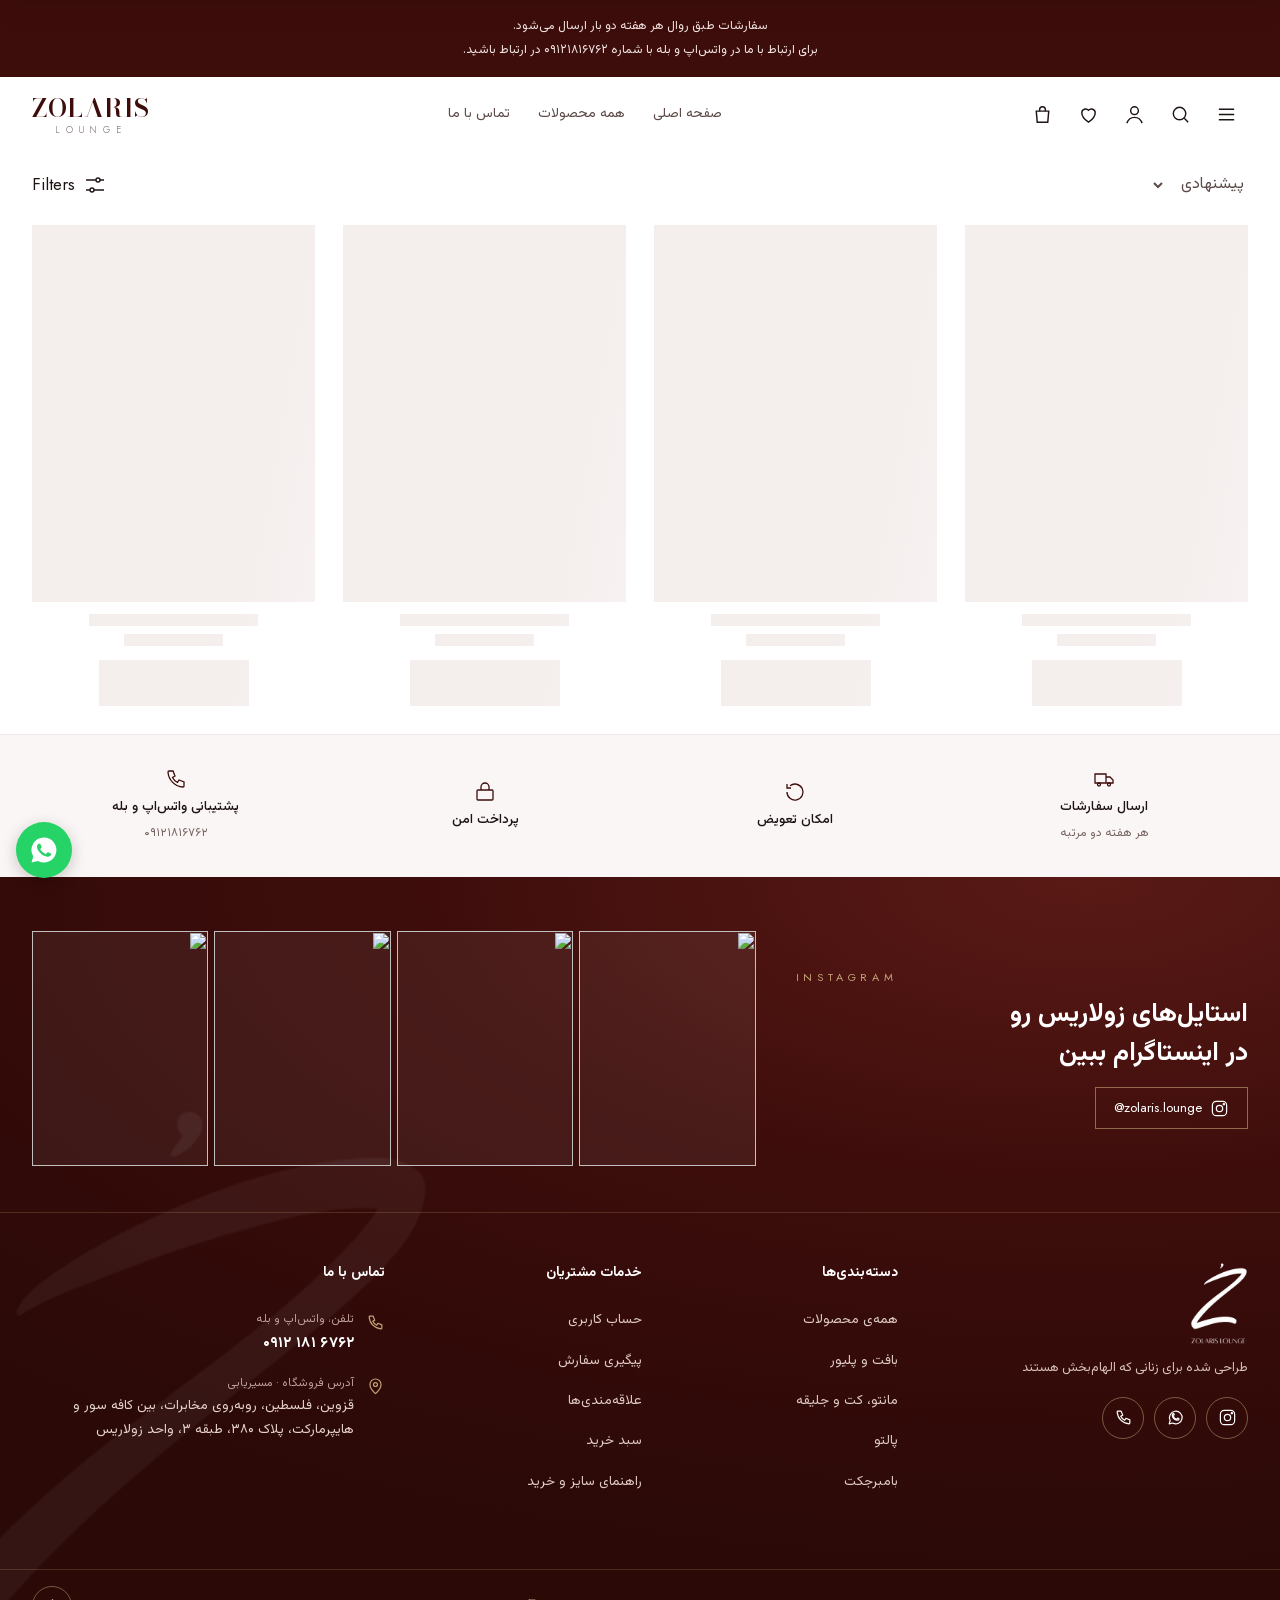
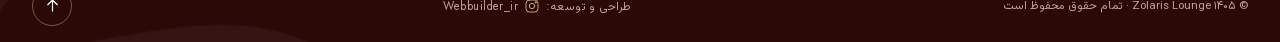
==== index.html @ f2505e5e "SEO: Persian brand title, description, structured data, robots and sitemap Co-Authored-By: Claude Op" ====
<!doctype html>
<html lang="fa" dir="rtl">
<head>
<meta charset="utf-8">
<meta name="viewport" content="width=device-width, initial-scale=1, viewport-fit=cover">
<title>زولاریس | Zolaris Lounge — فروشگاه آنلاین پوشاک زنانه</title>
<meta name="description" content="زولاریس (Zolaris Lounge)، فروشگاه آنلاین پوشاک زنانه در قزوین: بامبرجکت، بافت و پلیور، مانتو و کت. خرید آنلاین با پرداخت امن و ارسال به سراسر ایران.">
<meta name="theme-color" content="#3D0D0B">
<link rel="icon" href="assets/logo-z-maroon.png">
<link rel="apple-touch-icon" href="assets/icons/apple-touch-icon.png">
<link rel="manifest" href="site.webmanifest">
<meta name="apple-mobile-web-app-title" content="Zolaris">
<link rel="canonical" href="https://zolaris.ir/">
<meta property="og:type" content="website">
<meta property="og:site_name" content="Zolaris Lounge">
<meta property="og:title" content="زولاریس | Zolaris Lounge">
<meta property="og:description" content="طراحی شده برای زنانی که الهام‌بخش هستند — خرید آنلاین پوشاک زنانه">
<meta property="og:url" content="https://zolaris.ir/">
<meta property="og:image" content="https://zolaris.ir/assets/og.jpg">
<meta property="og:image:width" content="1200">
<meta property="og:image:height" content="630">
<meta property="og:locale" content="fa_IR">
<meta name="twitter:card" content="summary_large_image">
<script type="application/ld+json">{"@context": "https://schema.org", "@graph": [{"@type": "ClothingStore", "@id": "https://zolaris.ir/#store", "name": "زولاریس", "alternateName": ["Zolaris Lounge", "Zolaris", "زولاریس لانژ"], "url": "https://zolaris.ir/", "logo": "https://zolaris.ir/assets/icons/icon-512.png", "image": "https://zolaris.ir/assets/og.jpg", "description": "فروشگاه آنلاین پوشاک زنانه زولاریس — طراحی شده برای زنانی که الهام‌بخش هستند", "telephone": "+989121816762", "priceRange": "$$", "address": {"@type": "PostalAddress", "streetAddress": "خیابان فلسطین، روبه‌روی مخابرات، پلاک ۳۸۰، طبقه ۳", "addressLocality": "قزوین", "addressRegion": "قزوین", "addressCountry": "IR"}, "sameAs": ["https://www.instagram.com/zolaris.lounge"]}, {"@type": "WebSite", "@id": "https://zolaris.ir/#site", "name": "زولاریس", "alternateName": "Zolaris Lounge", "url": "https://zolaris.ir/", "inLanguage": "fa-IR", "publisher": {"@id": "https://zolaris.ir/#store"}}]}</script>
<!-- fonts are self-hosted: Google Fonts is slow or blocked in Iran without a VPN -->
<link rel="preload" href="assets/fonts/Vazirmatn-arabic-1c749e.woff2" as="font" type="font/woff2" crossorigin>
<link rel="preconnect" href="https://avwgfmdnwibtxurlnphw.supabase.co" crossorigin>
<script>
// دریافت محصولات از همون اول صفحه شروع می‌شه (همزمان با لود فونت و اسکریپت‌ها)، نه بعد از آماده شدن کل سایت
window.__zlEarly = (() => {
  try {
    const B = 'https://avwgfmdnwibtxurlnphw.supabase.co/rest/v1/', H = { headers: { apikey: 'sb_publishable_VOh9R0tdxf-3YFN9_y3J1Q_mf9kIXf2' } };
    const j = r => r.ok ? r.json() : Promise.reject(new Error('http ' + r.status));
    return Promise.all([
      fetch(B + 'products?select=*&order=created_at.desc', H).then(j),
      fetch(B + 'site_settings?select=key,value&key=in.(categories,announce)', H).then(j).catch(() => []),
    ]);
  } catch (e) { return null; }
})();
if (window.__zlEarly) window.__zlEarly.catch(() => { });
</script>
<style>/* fonts inline (no extra request before first paint) */@font-face { font-family: 'Bodoni Moda'; font-style: normal; font-weight: 500; font-display: swap; src: url(assets/fonts/BodoniModa-latin-855ea6.woff2) format('woff2'); unicode-range: U+0000-00FF, U+0131, U+0152-0153, U+02BB-02BC, U+02C6, U+02DA, U+02DC, U+0304, U+0308, U+0329, U+2000-206F, U+20AC, U+2122, U+2191, U+2193, U+2212, U+2215, U+FEFF, U+FFFD; } @font-face { font-family: 'Bodoni Moda'; font-style: normal; font-weight: 600; font-display: swap; src: url(assets/fonts/BodoniModa-latin-855ea6.woff2) format('woff2'); unicode-range: U+0000-00FF, U+0131, U+0152-0153, U+02BB-02BC, U+02C6, U+02DA, U+02DC, U+0304, U+0308, U+0329, U+2000-206F, U+20AC, U+2122, U+2191, U+2193, U+2212, U+2215, U+FEFF, U+FFFD; } @font-face { font-family: 'Jost'; font-style: normal; font-weight: 300; font-display: swap; src: url(assets/fonts/Jost-latin-0428ef.woff2) format('woff2'); unicode-range: U+0000-00FF, U+0131, U+0152-0153, U+02BB-02BC, U+02C6, U+02DA, U+02DC, U+0304, U+0308, U+0329, U+2000-206F, U+20AC, U+2122, U+2191, U+2193, U+2212, U+2215, U+FEFF, U+FFFD; } @font-face { font-family: 'Jost'; font-style: normal; font-weight: 400; font-display: swap; src: url(assets/fonts/Jost-latin-0428ef.woff2) format('woff2'); unicode-range: U+0000-00FF, U+0131, U+0152-0153, U+02BB-02BC, U+02C6, U+02DA, U+02DC, U+0304, U+0308, U+0329, U+2000-206F, U+20AC, U+2122, U+2191, U+2193, U+2212, U+2215, U+FEFF, U+FFFD; } @font-face { font-family: 'Vazirmatn'; font-style: normal; font-weight: 300; font-display: swap; src: url(assets/fonts/Vazirmatn-arabic-1c749e.woff2) format('woff2'); unicode-range: U+0600-06FF, U+0750-077F, U+0870-0891, U+0897-08E1, U+08E3-08FF, U+200C-200E, U+2010-2011, U+204F, U+2E41, U+FB50-FDFF, U+FE70-FE74, U+FE76-FEFC, U+102E0-102FB, U+10E60-10E7E, U+10EC2-10EC7, U+10EC9-10EEE, U+10EF0-10EFF, U+1EE00-1EE03, U+1EE05-1EE1F, U+1EE21-1EE22, U+1EE24, U+1EE27, U+1EE29-1EE32, U+1EE34-1EE37, U+1EE39, U+1EE3B, U+1EE42, U+1EE47, U+1EE49, U+1EE4B, U+1EE4D-1EE4F, U+1EE51-1EE52, U+1EE54, U+1EE57, U+1EE59, U+1EE5B, U+1EE5D, U+1EE5F, U+1EE61-1EE62, U+1EE64, U+1EE67-1EE6A, U+1EE6C-1EE72, U+1EE74-1EE77, U+1EE79-1EE7C, U+1EE7E, U+1EE80-1EE89, U+1EE8B-1EE9B, U+1EEA1-1EEA3, U+1EEA5-1EEA9, U+1EEAB-1EEBB, U+1EEF0-1EEF1; } @font-face { font-family: 'Vazirmatn'; font-style: normal; font-weight: 300; font-display: swap; src: url(assets/fonts/Vazirmatn-latin-3d902d.woff2) format('woff2'); unicode-range: U+0000-00FF, U+0131, U+0152-0153, U+02BB-02BC, U+02C6, U+02DA, U+02DC, U+0304, U+0308, U+0329, U+2000-206F, U+20AC, U+2122, U+2191, U+2193, U+2212, U+2215, U+FEFF, U+FFFD; } @font-face { font-family: 'Vazirmatn'; font-style: normal; font-weight: 400; font-display: swap; src: url(assets/fonts/Vazirmatn-arabic-1c749e.woff2) format('woff2'); unicode-range: U+0600-06FF, U+0750-077F, U+0870-0891, U+0897-08E1, U+08E3-08FF, U+200C-200E, U+2010-2011, U+204F, U+2E41, U+FB50-FDFF, U+FE70-FE74, U+FE76-FEFC, U+102E0-102FB, U+10E60-10E7E, U+10EC2-10EC7, U+10EC9-10EEE, U+10EF0-10EFF, U+1EE00-1EE03, U+1EE05-1EE1F, U+1EE21-1EE22, U+1EE24, U+1EE27, U+1EE29-1EE32, U+1EE34-1EE37, U+1EE39, U+1EE3B, U+1EE42, U+1EE47, U+1EE49, U+1EE4B, U+1EE4D-1EE4F, U+1EE51-1EE52, U+1EE54, U+1EE57, U+1EE59, U+1EE5B, U+1EE5D, U+1EE5F, U+1EE61-1EE62, U+1EE64, U+1EE67-1EE6A, U+1EE6C-1EE72, U+1EE74-1EE77, U+1EE79-1EE7C, U+1EE7E, U+1EE80-1EE89, U+1EE8B-1EE9B, U+1EEA1-1EEA3, U+1EEA5-1EEA9, U+1EEAB-1EEBB, U+1EEF0-1EEF1; } @font-face { font-family: 'Vazirmatn'; font-style: normal; font-weight: 400; font-display: swap; src: url(assets/fonts/Vazirmatn-latin-3d902d.woff2) format('woff2'); unicode-range: U+0000-00FF, U+0131, U+0152-0153, U+02BB-02BC, U+02C6, U+02DA, U+02DC, U+0304, U+0308, U+0329, U+2000-206F, U+20AC, U+2122, U+2191, U+2193, U+2212, U+2215, U+FEFF, U+FFFD; } @font-face { font-family: 'Vazirmatn'; font-style: normal; font-weight: 500; font-display: swap; src: url(assets/fonts/Vazirmatn-arabic-1c749e.woff2) format('woff2'); unicode-range: U+0600-06FF, U+0750-077F, U+0870-0891, U+0897-08E1, U+08E3-08FF, U+200C-200E, U+2010-2011, U+204F, U+2E41, U+FB50-FDFF, U+FE70-FE74, U+FE76-FEFC, U+102E0-102FB, U+10E60-10E7E, U+10EC2-10EC7, U+10EC9-10EEE, U+10EF0-10EFF, U+1EE00-1EE03, U+1EE05-1EE1F, U+1EE21-1EE22, U+1EE24, U+1EE27, U+1EE29-1EE32, U+1EE34-1EE37, U+1EE39, U+1EE3B, U+1EE42, U+1EE47, U+1EE49, U+1EE4B, U+1EE4D-1EE4F, U+1EE51-1EE52, U+1EE54, U+1EE57, U+1EE59, U+1EE5B, U+1EE5D, U+1EE5F, U+1EE61-1EE62, U+1EE64, U+1EE67-1EE6A, U+1EE6C-1EE72, U+1EE74-1EE77, U+1EE79-1EE7C, U+1EE7E, U+1EE80-1EE89, U+1EE8B-1EE9B, U+1EEA1-1EEA3, U+1EEA5-1EEA9, U+1EEAB-1EEBB, U+1EEF0-1EEF1; } @font-face { font-family: 'Vazirmatn'; font-style: normal; font-weight: 500; font-display: swap; src: url(assets/fonts/Vazirmatn-latin-3d902d.woff2) format('woff2'); unicode-range: U+0000-00FF, U+0131, U+0152-0153, U+02BB-02BC, U+02C6, U+02DA, U+02DC, U+0304, U+0308, U+0329, U+2000-206F, U+20AC, U+2122, U+2191, U+2193, U+2212, U+2215, U+FEFF, U+FFFD; } @font-face { font-family: 'Vazirmatn'; font-style: normal; font-weight: 700; font-display: swap; src: url(assets/fonts/Vazirmatn-arabic-1c749e.woff2) format('woff2'); unicode-range: U+0600-06FF, U+0750-077F, U+0870-0891, U+0897-08E1, U+08E3-08FF, U+200C-200E, U+2010-2011, U+204F, U+2E41, U+FB50-FDFF, U+FE70-FE74, U+FE76-FEFC, U+102E0-102FB, U+10E60-10E7E, U+10EC2-10EC7, U+10EC9-10EEE, U+10EF0-10EFF, U+1EE00-1EE03, U+1EE05-1EE1F, U+1EE21-1EE22, U+1EE24, U+1EE27, U+1EE29-1EE32, U+1EE34-1EE37, U+1EE39, U+1EE3B, U+1EE42, U+1EE47, U+1EE49, U+1EE4B, U+1EE4D-1EE4F, U+1EE51-1EE52, U+1EE54, U+1EE57, U+1EE59, U+1EE5B, U+1EE5D, U+1EE5F, U+1EE61-1EE62, U+1EE64, U+1EE67-1EE6A, U+1EE6C-1EE72, U+1EE74-1EE77, U+1EE79-1EE7C, U+1EE7E, U+1EE80-1EE89, U+1EE8B-1EE9B, U+1EEA1-1EEA3, U+1EEA5-1EEA9, U+1EEAB-1EEBB, U+1EEF0-1EEF1; } @font-face { font-family: 'Vazirmatn'; font-style: normal; font-weight: 700; font-display: swap; src: url(assets/fonts/Vazirmatn-latin-3d902d.woff2) format('woff2'); unicode-range: U+0000-00FF, U+0131, U+0152-0153, U+02BB-02BC, U+02C6, U+02DA, U+02DC, U+0304, U+0308, U+0329, U+2000-206F, U+20AC, U+2122, U+2191, U+2193, U+2212, U+2215, U+FEFF, U+FFFD; }</style>
<style>
:root{
  --m:#3D0D0B; --m2:#5A1A16; --tint:#EADCD7; --gold:#C6A57A; --ink:#1E1413; --mut:#766461; --line:#EFE7E5; --bg:#FFFFFF;
  --fa:'Vazirmatn',system-ui,sans-serif; --serif:'Bodoni Moda',Didot,Georgia,serif; --sans:'Jost','Vazirmatn',system-ui,sans-serif;
  --ease:cubic-bezier(.22,.8,.2,1);
}
*{box-sizing:border-box;margin:0;padding:0}
[hidden]{display:none!important}
html{-webkit-text-size-adjust:100%;-webkit-tap-highlight-color:transparent}
/* feel like an app on phones: no gray tap flash, no 300ms wait, no text selection when holding a control */
button,a,[role="button"],label.chk,summary{touch-action:manipulation}
button,[role="button"],summary,.chip,.chips button{-webkit-user-select:none;user-select:none;-webkit-touch-callout:none}
body{font-family:var(--fa);color:var(--ink);background:var(--bg);line-height:1.8;-webkit-font-smoothing:antialiased;overflow-x:hidden}
a{color:inherit;text-decoration:none}
button{font:inherit;cursor:pointer;border:0;background:none;color:inherit}
img{display:block;max-width:100%}
.wrap{max-width:1280px;margin:0 auto;padding:0 16px}
#shop,#contact{scroll-margin-top:84px}
@media (min-width:768px){.wrap{padding:0 32px}}
.ph{outline:1px dashed #C9A9A4;outline-offset:2px}

/* announcement — like reference, in Zolaris tint */
.announce{background:var(--m);color:#F3E6E3;font-size:12.5px;font-weight:400;text-align:center;padding:14px 16px;line-height:1.95}
.announce a{white-space:nowrap}
.announce[hidden]{display:none}

/* header: wordmark on the left, icons on the right (as in reference) */
header{position:sticky;top:0;z-index:40;background:#fff;transition:box-shadow .3s;overflow-x:clip}
header.scrolled{box-shadow:0 1px 0 var(--line)}
.hdr{display:flex;align-items:center;justify-content:space-between;height:76px;gap:8px}
.icons{display:flex;align-items:center;gap:2px}
@media (max-width:359px){.icons{gap:0}.icons .ib{width:38px;height:44px}.wrap.hdr{padding:0 8px}}
.ib{width:44px;height:44px;display:grid;place-items:center;position:relative;border-radius:50%;transition:background .2s,transform .16s ease-out}
@media (hover:hover) and (pointer:fine){.ib:hover{background:#F6F0EF}}
.ib svg{width:23px;height:23px;stroke:var(--ink);fill:none;stroke-width:1.5}
.cnt{position:absolute;top:3px;left:2px;width:17px;height:17px;border-radius:50%;background:#DDD3D1;color:var(--ink);font-size:9.5px;display:grid;place-items:center;font-family:var(--sans)}
.cnt.on{background:var(--m);color:#fff}
.cnt:not(.on){display:none}
.brand{font-family:var(--serif);font-weight:600;color:var(--m);font-size:clamp(17px,5vw,26px);letter-spacing:.02em;direction:ltr;white-space:nowrap;line-height:1}
.brand small{display:block;font-family:var(--sans);font-weight:300;font-size:.36em;letter-spacing:.62em;color:var(--mut);margin-top:5px;text-align:center}
/* logo animation: letters rise in one by one, LOUNGE settles, then a soft shine every few seconds */
.brand{display:inline-block;transition:transform .5s var(--ease);transform-origin:center}
header.scrolled .brand{transform:scale(.9)}
.brand .word{display:inline-block;position:relative;overflow:hidden;padding:6px 2px;margin:-6px -2px;vertical-align:bottom}
/* the shine moves with transform (GPU), and uses no mix-blend-mode: blending inside the sticky header
   made iPhone Safari paint a white box over the menu and search icons */
.brand .word::after{content:"";position:absolute;top:-15%;bottom:-15%;left:0;width:100%;pointer-events:none;background:linear-gradient(105deg,rgba(255,255,255,0) 30%,rgba(255,255,255,.72) 50%,rgba(255,255,255,0) 70%);transform:translateX(110%);opacity:0;animation:zl-shine 7s 2.2s ease-in-out infinite}
.brand .lt{display:inline-block;opacity:0;transform:translateY(.55em) rotateX(70deg);filter:blur(5px);animation:zl-in .9s var(--ease) forwards;animation-delay:calc(.15s + var(--i) * 75ms);transition:transform .45s var(--ease);transition-delay:calc(var(--i) * 35ms)}
.brand small{opacity:0;letter-spacing:1.3em;animation:zl-lounge 1.4s .85s var(--ease) forwards}
@media (hover:hover) and (pointer:fine){.brand:hover .lt{transform:translateY(-3px)}}
@keyframes zl-in{60%{filter:blur(0)}to{opacity:1;transform:none;filter:none}}
@keyframes zl-lounge{to{opacity:1;letter-spacing:.62em}}
@keyframes zl-shine{0%{transform:translateX(110%);opacity:1}30%{transform:translateX(-110%);opacity:1}31%,100%{transform:translateX(-110%);opacity:0}}
@media (prefers-reduced-motion:reduce){.brand .lt,.brand small,.brand .word::after{animation:none!important;opacity:1;transform:none;filter:none}.brand small{letter-spacing:.62em}}
.nav{display:none;gap:28px;font-size:14px}
.nav a{color:#5b4a47;transition:color .2s}.nav a:hover{color:var(--m)}
@media (min-width:1024px){.nav{display:flex}}

/* toolbar */
.bar{display:flex;align-items:center;justify-content:space-between;padding:10px 0 18px}
.fbtn{display:flex;align-items:center;gap:8px;min-height:44px;font-family:var(--sans);font-size:17px;direction:ltr}
.fbtn svg{width:24px;height:24px;stroke:var(--ink);fill:none;stroke-width:1.4}
.sort{font:inherit;font-size:16px;min-height:44px;border:0;background:none;color:#5b4a47;cursor:pointer}

/* product grid — 2 cols on mobile like reference */
.grid{display:grid;grid-template-columns:repeat(2,1fr);gap:34px 14px;padding-bottom:28px}
@media (min-width:768px){.grid{grid-template-columns:repeat(3,1fr);gap:48px 28px}}
@media (min-width:1100px){.grid{grid-template-columns:repeat(4,1fr)}}
.card{display:flex;flex-direction:column;align-items:center;text-align:center;opacity:0;transform:translateY(16px);transition:opacity .7s var(--ease),transform .7s var(--ease)}
.card.in{opacity:1;transform:none}
.media{position:relative;width:100%;aspect-ratio:3/4;overflow:hidden;background:#fff}
.media img{width:100%;height:100%;object-fit:cover;transition:transform 1.2s var(--ease)}
@media (hover:hover) and (pointer:fine){.card:hover .media img{transform:scale(1.04)}}
.fav{position:absolute;top:8px;left:8px;width:44px;height:44px;border-radius:50%;background:#fff;box-shadow:0 2px 10px rgba(0,0,0,.08);display:grid;place-items:center}
.fav svg{width:19px;height:19px;stroke:var(--ink);fill:none;stroke-width:1.6;transition:fill .25s,stroke .25s}
.fav.on svg{fill:var(--m);stroke:var(--m)}
.out-tag{position:absolute;top:12px;right:10px;font-size:11px;color:var(--mut)}
.name{font-family:var(--sans);font-weight:300;font-size:clamp(18px,4.8vw,22px);color:#2b2120;margin-top:14px;direction:ltr;line-height:1.3}
.cat{font-size:13px;color:var(--mut);margin-top:4px}
.price{font-size:14px;font-weight:700;margin-top:2px}
.price .ph{font-weight:400}
.add{margin-top:12px;height:46px;padding:0 20px;min-width:150px;background:var(--m);color:#fff;font-size:13.5px;font-weight:500;transition:background .25s}
.add:hover{background:var(--m2)}
.add.done{background:#2E7D4F}
.add.out{background:#fff;border:1px solid var(--line);color:var(--mut);cursor:default}
.more{display:flex;align-items:center;gap:8px;margin:8px auto 56px;height:46px;padding:0 30px;background:#F3EDEC;color:var(--m);font-size:13.5px}

/* features + footer */
.feat{background:#FAF6F5;border-top:1px solid var(--line)}
.feat .wrap{display:grid;grid-template-columns:repeat(2,1fr);gap:22px;padding-top:32px;padding-bottom:32px}
@media (min-width:768px){.feat .wrap{grid-template-columns:repeat(4,1fr)}}
.feat div{display:flex;flex-direction:column;align-items:center;text-align:center;gap:4px;font-size:13.5px;font-weight:500}
.feat svg{width:24px;height:24px;stroke:var(--m);fill:none;stroke-width:1.3}
.feat small{color:var(--mut);font-size:12px;font-weight:400}
.copy{border-top:1px solid rgba(255,255,255,.12);padding:16px;text-align:center;font-size:12px;color:#BFA19B}

/* whatsapp */
/* anchored from the top with the *small* viewport height: iOS 26 moves the bottom edge while its toolbar
   collapses/expands and repositions bottom-anchored fixed layers late, so the button jumped and lagged */
.wa{position:fixed;top:calc(100vh - 56px - 22px);top:calc(100svh - 56px - max(22px,env(safe-area-inset-bottom)));bottom:auto;left:16px;width:56px;height:56px;border-radius:50%;background:#25D366;display:grid;place-items:center;box-shadow:0 4px 16px rgba(0,0,0,.2);z-index:30;transform:translateZ(0);-webkit-tap-highlight-color:transparent;transition:transform .25s var(--ease),box-shadow .25s}
.wa:active{transform:translateZ(0) scale(.94)}
@media (hover:hover){.wa:hover{transform:translateZ(0) scale(1.06);box-shadow:0 6px 22px rgba(0,0,0,.24)}}
.wa svg{width:30px;height:30px;fill:#fff}

/* drawers */
/* the backdrop has no colour at all while closed: Safari 26 tints its toolbars from fixed
   full-height layers even when they are transparent through opacity */
.scrim{position:fixed;inset:0;background:rgba(30,10,8,0);visibility:hidden;pointer-events:none;transition:background-color .35s,visibility 0s .35s;z-index:50}
.scrim.on{background:rgba(30,10,8,.45);visibility:visible;pointer-events:auto;transition:background-color .35s,visibility 0s}
/* thin fixed strips on the screen edges: Safari 26 takes its top/bottom bar colour from them,
   so the page no longer shows through under the address bar and the floating tab bar */
/* opacity 0: Safari still reads the colour for its bar tint, but if iOS misplaces fixed layers after the
   keyboard closes (a known iOS 26 bug) the strip can never show as a line across the page */
.edge{position:fixed;left:0;right:0;height:2px;background:#fff;z-index:45;pointer-events:none;opacity:0;transition:background-color .35s}
.edge-t{top:0}.edge-b{bottom:0}
html.at-top .edge-t{background:var(--ann-bg,var(--m))}
/* footer reaches the bottom: Safari's bottom bar and the rubber-band area match the footer, not white */
html{background:#2a0907}
html.at-bottom .edge-b{background:#2a0907}
/* full-screen pages: the top strip matches the page that is open, not the page behind */
html.full .edge.edge-t,html.zfull .edge.edge-t{background:#fff}
html.full:has(#acct.on,#cart.on,#favs.on):not(.zfull) .edge.edge-t{background:#4A120F}
html.ovl:not(.full):not(.zfull) .edge{background:#9A918F}
.drawer{position:fixed;top:0;bottom:0;width:min(84vw,360px);background:#fff;z-index:60;transition:transform .45s var(--ease);display:flex;flex-direction:column;overflow-y:auto;overscroll-behavior:contain;-webkit-overflow-scrolling:touch}
/* menu: header stays put, only the list scrolls */
#menu{overflow:hidden}
#menu .dl{flex:1;overflow-y:auto;overscroll-behavior:contain;-webkit-overflow-scrolling:touch;padding-bottom:env(safe-area-inset-bottom)}
.drawer.r{right:0;transform:translateX(100%)}.drawer.l{left:0;transform:translateX(-100%)}.drawer.on{transform:none}
.dh{display:flex;align-items:center;justify-content:space-between;padding:12px 18px;padding-top:max(12px,env(safe-area-inset-top));border-bottom:1px solid var(--line);font-weight:500;position:sticky;top:0;background:#fff;flex:none;z-index:2}
.dl a{display:flex;justify-content:space-between;align-items:center;padding:15px 20px;border-bottom:1px solid var(--line);font-size:14.5px}
.dl a{transition:background .2s,color .2s}
.dl a:active{background:#FAF6F5}
.dl a.on{color:var(--m);font-weight:700}
.dl a span{color:var(--mut)}
.fg{padding:16px 20px;border-bottom:1px solid var(--line)}
.fg h5{font-size:13.5px;font-weight:500;margin-bottom:10px}
.chips{display:flex;flex-wrap:wrap;gap:8px}
.chips button{min-width:44px;height:44px;padding:0 12px;border:1px solid var(--line);font-size:12.5px}
.chips button.on{background:var(--m);border-color:var(--m);color:#fff}
.sw{display:flex;gap:10px}
.sw span{width:28px;height:28px;border-radius:50%;border:1px solid #ddd;cursor:pointer}
.ci{display:grid;grid-template-columns:60px 1fr auto;gap:12px;align-items:center;padding:12px 18px;border-bottom:1px solid var(--line)}
.ci img{aspect-ratio:3/4;object-fit:cover}
.ci b{font-family:var(--sans);font-weight:400;display:block;direction:ltr;text-align:right}
.ci small{color:var(--mut)}
.ci button{font-size:12px;color:var(--mut);min-height:44px;min-width:44px;padding:0 6px}
.empty{padding:44px 20px;text-align:center;color:var(--mut)}
.empty-go{display:flex;flex-wrap:wrap;justify-content:center;align-items:center;gap:8px;margin-top:16px}
.empty-go span{width:100%;font-size:12.5px}
.empty-go button{min-height:40px;padding:0 16px;border:1px solid var(--line);border-radius:40px;font-size:13px;color:var(--ink);background:#fff;transition:background .2s,border-color .2s,transform .16s ease-out}
.empty-go button:active{transform:scale(.96);background:#FAF4F2}
/* product view: «شاید بپسندی» */
/* grid items default to min-width:auto, so the horizontal row below would widen the whole sheet */
.pv-info,.pv-gal,.pv-rel{min-width:0}
#pv{overflow-x:hidden}
.pv-rel{margin-top:26px}
.pv-rel h4{font-size:14px;font-weight:700;margin-bottom:12px;color:var(--ink)}
.pv-rel-t{display:flex;gap:12px;overflow-x:auto;scroll-snap-type:x proximity;padding-bottom:6px;margin:0 -22px;padding-inline:22px;scrollbar-width:none;overscroll-behavior-x:contain}
.pv-rel-t::-webkit-scrollbar{display:none}
.pv-ri{flex:none;width:132px;display:flex;flex-direction:column;gap:5px;text-align:right;scroll-snap-align:start;transition:transform .16s ease-out}
.pv-ri:active{transform:scale(.97)}
.pv-ri-im{position:relative;display:block;aspect-ratio:3/4;background:#FAF7F6;overflow:hidden}
.pv-ri-im img{width:100%;height:100%;object-fit:cover}
.pv-ri-im em{position:absolute;bottom:6px;right:6px;font-style:normal;font-size:10.5px;background:rgba(255,255,255,.92);color:var(--mut);padding:1px 7px}
.pv-ri b{font-weight:400;font-size:12.5px;line-height:1.5;color:var(--ink);overflow:hidden;text-overflow:ellipsis;white-space:nowrap}
.pv-ri-p{font-size:12px;font-weight:700;color:var(--ink)}
.pv-ri-p s{display:none}
.media:active img{opacity:.92}
.dfoot{margin-top:auto;padding:16px 18px;display:flex;gap:10px;position:sticky;bottom:0;background:#fff}
.btn{flex:1;height:48px;display:inline-flex;align-items:center;justify-content:center;font-size:14px}
.btn-m{background:var(--m);color:#fff}
.btn{transition:transform .16s ease-out}.btn-o{border:1px solid var(--line)}
.search{position:fixed;inset:0 0 auto 0;background:#fff;z-index:60;padding:16px;transform:translateY(-100%);transition:transform .4s var(--ease);box-shadow:0 10px 30px rgba(0,0,0,.08)}
.search.on{transform:none}
.search form{display:flex;gap:8px;max-width:720px;margin:0 auto}
.search input{flex:1;height:50px;border:1px solid var(--line);padding:0 16px;font:inherit;font-size:16px}
.toast{position:fixed;top:calc(100vh - 140px);top:calc(100svh - 140px);bottom:auto;left:50%;transform:translate(-50%,16px);background:var(--ink);color:#fff;font-size:13px;padding:10px 18px;opacity:0;transition:opacity .35s var(--ease),transform .35s var(--ease);z-index:95;pointer-events:none;max-width:calc(100vw - 32px);text-align:center;line-height:1.8}
.toast.on{opacity:1;transform:translate(-50%,0)}
.toast.bad{background:#B3261E;white-space:normal;text-align:center;max-width:calc(100vw - 32px)}

/* shop: badges, prices */
.media{cursor:pointer}
.name{cursor:pointer}
.badge{position:absolute;top:12px;right:10px;font-size:11px;background:var(--m);color:#fff;padding:2px 9px;line-height:1.8}
.badge.sale{background:#2E7D4F}.badge.out{background:#fff;color:var(--mut);border:1px solid var(--line)}
.price s{color:var(--mut);font-weight:400;margin-left:4px}
.soon{color:var(--mut);font-weight:400}
.add:disabled{cursor:default}
.ib.acct.in::after{content:"";position:absolute;bottom:7px;left:9px;width:8px;height:8px;border-radius:50%;background:#2E7D4F;border:2px solid #fff}
.favbar{display:flex;align-items:center;justify-content:space-between;gap:10px;background:#FAF6F5;padding:10px 14px;margin-bottom:18px;font-size:13px}
.favbar button{color:var(--m);text-decoration:underline;text-underline-offset:3px;font-size:13px}

/* sheets (product, checkout, result) */
.sheet{overscroll-behavior:contain;-webkit-overflow-scrolling:touch;position:fixed;z-index:60;background:#fff;left:50%;top:50%;width:min(560px,calc(100vw - 24px));max-height:calc(100vh - 40px);overflow-y:auto;transform:translate(-50%,-46%);opacity:0;pointer-events:none;box-shadow:0 30px 80px rgba(0,0,0,.25)}
.sheet.on{opacity:1;pointer-events:auto;transform:translate(-50%,-50%)}
.sheet{visibility:hidden;transition:transform .35s var(--ease),opacity .35s var(--ease),visibility 0s .35s}
.sheet.on{visibility:visible;transition:transform .35s var(--ease),opacity .35s var(--ease),visibility 0s}
.sheet.wide{width:min(900px,calc(100vw - 24px))}
.sheet.narrow{width:min(420px,calc(100vw - 24px))}
@media (max-width:640px){
  .sheet{left:0;right:0;top:auto;bottom:0;width:100%!important;max-height:92vh;max-height:90dvh;transform:translateY(100%);opacity:1;border-radius:16px 16px 0 0;padding-bottom:env(safe-area-inset-bottom)}
  .sheet.on{transform:none}
}
.sheet-x{position:absolute;top:8px;left:8px;z-index:2;background:rgba(255,255,255,.9)}
.pv-body{display:grid}
@media (min-width:720px){.pv-body{grid-template-columns:1fr 1fr}}
/* product gallery: swipe on phones, arrows + thumbnails on desktop, tap to zoom */
.pv-gal{position:relative;background:#fff;aspect-ratio:3/4;overflow:hidden}
.pv-track{display:flex;height:100%;overflow-x:auto;scroll-snap-type:x mandatory;scrollbar-width:none;direction:rtl;overscroll-behavior-x:contain}
.pv-track::-webkit-scrollbar{display:none}
.pv-slide{flex:0 0 100%;height:100%;scroll-snap-align:center;scroll-snap-stop:always}
.pv-slide img{width:100%;height:100%;object-fit:cover;cursor:zoom-in;-webkit-user-drag:none}
.pv-zh{position:absolute;bottom:12px;left:12px;width:34px;height:34px;border-radius:50%;background:rgba(255,255,255,.9);display:grid;place-items:center;pointer-events:none;box-shadow:0 1px 6px rgba(0,0,0,.08)}
.pv-zh svg{width:18px;height:18px;stroke:var(--ink);fill:none;stroke-width:1.6}
.pv-nav{position:absolute;top:50%;transform:translateY(-50%);width:38px;height:38px;border-radius:50%;background:rgba(255,255,255,.92);font-size:24px;line-height:1;display:none;place-items:center;box-shadow:0 1px 8px rgba(0,0,0,.1);color:var(--ink)}
.pv-nav.prev{right:10px}.pv-nav.next{left:10px}
@media (hover:hover){.pv-gal:hover .pv-nav{display:grid}}
.pv-dots{position:absolute;bottom:14px;left:0;right:0;display:flex;justify-content:center;gap:6px;pointer-events:none}
.pv-dots i{width:6px;height:6px;border-radius:50%;background:rgba(30,20,19,.25);transition:background-color .25s,width .25s var(--ease)}
.pv-dots i.on{background:var(--m);width:16px;border-radius:3px}
.pv-thumbs{display:flex;gap:8px;padding:10px 12px;overflow-x:auto;scrollbar-width:none}
@media (min-width:720px){.pv-body{grid-template-rows:auto 1fr}.pv-thumbs{grid-column:1;grid-row:2;align-self:start}.pv-gal{grid-column:1;grid-row:1;align-self:start}.pv-info{grid-column:2;grid-row:1/span 2}}
.pv-thumbs button{flex:0 0 58px;aspect-ratio:3/4;border:1px solid var(--line);opacity:.6;transition:opacity .2s,border-color .2s;padding:0;background:#fff}
.pv-thumbs button.on{opacity:1;border-color:var(--m)}
.pv-thumbs img{width:100%;height:100%;object-fit:cover}
#pvMain{display:contents}
@media (max-width:640px){
  .pv-gal{aspect-ratio:auto;width:100%;height:50vh;height:48dvh}
  .pv-slide img{object-fit:contain}
  .pv-thumbs{display:none}
}

/* card: second photo on hover */
.media .alt{position:absolute;inset:0;opacity:0;transition:opacity .5s var(--ease)}
/* ───────── account drawer (luxury) ───────── */
/* full-screen page on phones, centered card on larger screens */
#acct{--gold:#C6A57A;top:0;left:0;right:0;bottom:0;width:auto;height:auto;transform:translateY(24px);opacity:0;visibility:hidden;
  transition:transform .5s var(--ease),opacity .4s var(--ease),visibility 0s .5s;background:#fff;display:block;overflow-y:auto;overscroll-behavior:contain;-webkit-overflow-scrolling:touch}
#acct.on{transform:none;opacity:1;visibility:visible;transition:transform .5s var(--ease),opacity .4s var(--ease),visibility 0s}
.acct-card{min-height:100%;display:flex;flex-direction:column;background:#fff}
#acct .ah{padding-top:max(34px,calc(env(safe-area-inset-top) + 22px))}
@media (min-width:600px){
  #acct{background:rgba(30,10,8,.55);-webkit-backdrop-filter:blur(6px);backdrop-filter:blur(6px);display:flex;padding:32px 16px}
  .acct-card{width:min(460px,100%);min-height:0;margin:auto;box-shadow:0 30px 80px rgba(0,0,0,.35)}
}
.ah{position:relative;flex:none;color:#fff;text-align:center;padding:34px 22px 28px;overflow:hidden;
  background:radial-gradient(120% 95% at 80% -10%,#7A2A24 0%,#4A120F 45%,#2B0807 100%)}
.ah::before{content:"";position:absolute;inset:0;background:repeating-linear-gradient(135deg,rgba(255,255,255,.035) 0 1px,transparent 1px 13px);pointer-events:none}
.ah::after{content:"";position:absolute;left:12%;right:12%;bottom:0;height:1px;background:linear-gradient(90deg,transparent,var(--gold),transparent)}
.ah > *{position:relative}
.ah-x{position:absolute!important;top:max(10px,env(safe-area-inset-top));left:10px;z-index:2}
.ah-x svg{stroke:#fff!important}
.ah-x:hover{background:rgba(255,255,255,.1)!important}
.ah-logo{height:52px;margin:0 auto;filter:drop-shadow(0 4px 14px rgba(0,0,0,.35));animation:zl-rise .7s var(--ease) both}
.ah-av{width:66px;height:66px;margin:0 auto;border-radius:50%;display:grid;place-items:center;font-family:var(--serif);font-size:28px;color:#F3E2C6;
  border:1px solid var(--gold);background:rgba(255,255,255,.05);box-shadow:0 0 0 6px rgba(198,165,122,.1);animation:zl-rise .7s var(--ease) both}
.ah-brand{font-family:var(--serif);font-size:11px;letter-spacing:.42em;color:#E3C9A3;direction:ltr;margin-top:12px;opacity:.9}
.ah-t{font-size:20px;font-weight:700;margin-top:6px;letter-spacing:-.01em}
.ah-s{font-size:12.5px;color:#DDC3BE;margin-top:2px;min-height:18px}
#acctBody{padding:24px 22px 28px;width:100%;max-width:460px;margin:0 auto}
@media (max-width:599px){#acctBody{padding-bottom:calc(32px + env(safe-area-inset-bottom))}}
.rise{animation:zl-rise .6s var(--ease) both}
@keyframes zl-rise{from{opacity:0;transform:translateY(10px)}}
@media (prefers-reduced-motion:reduce){.rise,.ah-logo,.ah-av{animation:none}}

.lg,.ac{display:flex;flex-direction:column;gap:16px}
.lg-note{display:flex;gap:10px;align-items:center;background:#FAF4F2;border-right:2px solid var(--m);padding:11px 14px;font-size:13px;color:var(--m)}
.lg-note svg,.lg-perks svg,.lg-safe svg,.lg-in svg,.mo-p svg,.mo-empty svg,.ac-acc summary svg,.ac-out svg,.lg-link svg{fill:none;stroke:currentColor;stroke-width:1.5;stroke-linecap:round;stroke-linejoin:round}
.lg-note svg{width:20px;height:20px;flex:none}
.lg-lead{font-size:13.5px;color:#5b4a47;line-height:2}
.lg-lead b{color:var(--ink);font-weight:500;white-space:nowrap}

.lg-seg{position:relative;display:grid;grid-template-columns:1fr 1fr;border:1px solid #E9DEDB;padding:4px;background:#fff}
.lg-seg i{position:absolute;top:4px;bottom:4px;right:4px;width:calc(50% - 4px);background:var(--m);transition:transform .45s var(--ease)}
.lg-seg.second i{transform:translateX(-100%)}
.lg-seg button{position:relative;z-index:1;height:40px;font-size:13px;color:#7A6A67;transition:color .35s}
.lg-seg button[aria-selected="true"]{color:#fff;font-weight:500}

.lg-f{display:flex;flex-direction:column;gap:2px}
.lg-f > span{font-size:11.5px;color:var(--mut);letter-spacing:.02em}
.lg-in{position:relative;display:flex;align-items:center;gap:10px;border-bottom:1px solid #E4D9D6}
.lg-in::after{content:"";position:absolute;right:0;left:0;bottom:-1px;height:1.5px;background:var(--m);transform:scaleX(0);transform-origin:right;transition:transform .45s var(--ease)}
.lg-in:focus-within::after{transform:scaleX(1)}
.lg-in > svg{width:20px;height:20px;color:#A8928E;flex:none;transition:color .3s}
.lg-in:focus-within > svg{color:var(--m)}
.lg-in input,.lg-in textarea{flex:1;min-width:0;border:0;outline:0;background:transparent;font:inherit;font-size:16px;color:var(--ink);height:50px;padding:0}
.lg-in textarea{height:auto;padding:12px 0;resize:vertical;line-height:1.9;font-size:14.5px}
.lg-in input[dir="ltr"]{letter-spacing:.06em}
.lg-in input::placeholder{color:#9C8A86}
.lg-eye{width:36px;height:36px;display:grid;place-items:center;color:#A8928E}
.lg-eye svg{width:20px;height:20px;fill:none;stroke:currentColor;stroke-width:1.5}
.lg-eye.on{color:var(--m)}
.otp{width:100%;height:64px;border:0;border-bottom:1px solid #E4D9D6;outline:0;background:transparent;text-align:center;font:inherit;font-size:28px;letter-spacing:.6em;padding-left:.6em;color:var(--ink);transition:border-color .3s}
.otp:focus{border-color:var(--m)}
.otp::placeholder{color:#E0D4D1;letter-spacing:.5em}

.lg-btn{position:relative;overflow:hidden;display:flex;align-items:center;justify-content:center;gap:10px;height:54px;width:100%;background:var(--m);color:#fff;font-size:14.5px;font-weight:500;letter-spacing:.01em;transition:background .3s,transform .16s ease-out}
.lg-btn::before{content:"";position:absolute;inset:0;background:linear-gradient(110deg,transparent 35%,rgba(255,255,255,.16) 50%,transparent 65%);transform:translateX(100%);transition:transform .9s var(--ease)}
.lg-btn:hover{background:var(--m2)}
@media (hover:hover) and (pointer:fine){.lg-btn:hover::before{transform:translateX(-100%)}}
.lg-btn svg{width:18px;height:18px;fill:none;stroke:currentColor;stroke-width:1.6;transition:transform .35s var(--ease)}
@media (hover:hover) and (pointer:fine){.lg-btn:hover svg{transform:translateX(-4px)}}
.lg-btn:disabled{cursor:default}
.lg-btn.busy span,.lg-btn.busy svg{opacity:0}
.lg-btn.busy::after{content:"";position:absolute;width:20px;height:20px;border:2px solid rgba(255,255,255,.35);border-top-color:#fff;border-radius:50%;animation:zl-spin .8s linear infinite}
@keyframes zl-spin{to{transform:rotate(360deg)}}
.lg-btn.sm{height:46px;font-size:13.5px}
.lg-hint{font-size:12px;color:var(--mut);text-align:center;margin-top:-6px}
.lg-row{display:flex;justify-content:space-between;gap:10px;margin-top:-4px}
.lg-link{display:inline-flex;align-items:center;gap:6px;font-size:12.5px;color:var(--m);padding:4px 0}
.lg-link:disabled{color:var(--mut);cursor:default}
.lg-link svg{width:15px;height:15px}
.lg .err{text-align:center;min-height:0;margin-top:-6px}
.lg .err:empty{display:none}

.lg-perks{list-style:none;display:flex;flex-direction:column;gap:14px;border-top:1px solid var(--line);padding-top:20px;margin-top:4px}
.lg-perks li{display:flex;gap:14px;align-items:flex-start}
.lg-perks svg{width:38px;height:38px;padding:9px;flex:none;border-radius:50%;background:#FAF4F2;color:var(--m);border:1px solid #F0E4E1}
.lg-perks span{display:flex;flex-direction:column;font-size:12px;color:var(--mut);line-height:1.8}
.lg-perks b{font-size:13.5px;color:var(--ink);font-weight:500}
.lg-safe{display:flex;align-items:center;justify-content:center;gap:6px;font-size:11.5px;color:var(--mut);margin-top:4px}
.lg-safe svg{width:15px;height:15px}

/* signed in */
.ac-sec h5{font-size:12px;color:var(--mut);font-weight:500;letter-spacing:.02em;margin-bottom:10px}
.mo{border:1px solid #EEE4E1;padding:14px;margin-bottom:10px;display:flex;flex-direction:column;gap:8px;background:#fff;transition:border-color .3s}
.mo:hover{border-color:#DCCAC6}
.mo.sk{height:84px;background:linear-gradient(100deg,#F6F1F0 30%,#FCFAF9 50%,#F6F1F0 70%);background-size:300% 100%;animation:zl-sk 1.4s ease-in-out infinite;border:0}
.mo-t{display:flex;justify-content:space-between;align-items:center;gap:8px}
.mo-code{font-size:13px;color:var(--mut)}
.mo-code b{color:var(--ink);font-weight:500;letter-spacing:.04em}
.mo-m{display:flex;align-items:center;gap:6px;font-size:12px;color:var(--mut)}
.mo-m span:not(:first-child)::before{content:"·";margin-left:6px}
.mo-m b{margin-right:auto;color:var(--ink);font-size:13.5px}
.mo-p{display:flex;align-items:center;gap:8px;font-size:12px;color:#5D3F86;background:#F6F1FA;padding:7px 10px}
.mo-p svg{width:17px;height:17px;flex:none}
.mo .lg-btn{margin-top:2px}
.mo .st{font-size:11px;padding:2px 10px}
.mo-empty{display:flex;flex-direction:column;align-items:center;gap:6px;padding:22px 10px;border:1px dashed #E4D6D2;text-align:center;font-size:13px;color:var(--mut)}
.mo-empty svg{width:30px;height:30px;color:#C8B2AD}
.ac-acc{border-top:1px solid var(--line)}
.ac-acc:last-of-type{border-bottom:1px solid var(--line)}
.ac-acc summary{display:flex;align-items:center;gap:14px;padding:16px 0;cursor:pointer;list-style:none}
.ac-acc summary::-webkit-details-marker{display:none}
.ac-acc summary > svg:first-child{width:36px;height:36px;padding:8px;border-radius:50%;background:#FAF4F2;color:var(--m);flex:none}
.ac-acc summary span{display:flex;flex-direction:column;font-size:14px;flex:1}
.ac-acc summary small{font-size:11.5px;color:var(--mut)}
.ac-acc .chev{width:18px;height:18px;color:#A8928E;transition:transform .35s var(--ease)}
.ac-acc[open] .chev{transform:rotate(180deg)}
.ac-form{display:flex;flex-direction:column;gap:14px;padding:0 0 18px;animation:zl-rise .45s var(--ease) both}
.ac-out{display:flex;align-items:center;justify-content:center;gap:8px;height:46px;border:1px solid #EEE4E1;font-size:13px;color:#8A6F6B;transition:color .3s,border-color .3s,background-color .3s;margin-top:4px}
.ac-out:hover{color:#B3261E;border-color:#F0D3D1;background:#FFFAF9}
.ac-out svg{width:18px;height:18px}
/* ───────── product view (luxury) ───────── */
@media (max-width:640px){
  #pv.sheet{top:0;bottom:0;max-height:none;border-radius:0;padding-bottom:0;overscroll-behavior:contain}
  #pv .sheet-x{top:max(10px,env(safe-area-inset-top));left:10px}
}
#pv .sheet-x{width:44px;height:44px;background:rgba(255,255,255,.94);box-shadow:0 2px 12px rgba(30,10,8,.12)}
#pv .pv-share{left:62px}
@media (max-width:640px){#pv .pv-share{left:64px}}
.pv-info{padding:22px 22px 0;display:flex;flex-direction:column;gap:0}
@media (min-width:720px){.pv-info{padding:30px 30px 0}}
.pv-meta{display:flex;align-items:center;gap:10px;font-size:12px;color:var(--mut);letter-spacing:.02em}
.pv-off,.pv-new{font-size:11px;font-weight:500;padding:2px 10px;line-height:20px}
.pv-off{background:#E9F4EC;color:#24653F}
.pv-new{background:var(--m);color:#fff}
.pv-name{font-family:var(--sans);font-weight:300;font-size:clamp(24px,6.4vw,32px);line-height:1.25;margin-top:6px;letter-spacing:-.01em;text-align:right}
.pv-price{display:flex;align-items:baseline;gap:10px;margin-top:10px;font-size:15px}
.pv-price b{font-size:19px;font-weight:700}
.pv-price s{color:var(--mut);font-size:13px;font-weight:400}
.pv-stock{display:flex;align-items:center;gap:8px;font-size:12.5px;margin-top:8px;color:#2E7D4F}
.pv-stock i{width:7px;height:7px;border-radius:50%;background:currentColor;box-shadow:0 0 0 4px rgba(46,125,79,.12)}
.pv-stock.low{color:#9A6A2A}.pv-stock.low i{box-shadow:0 0 0 4px rgba(176,138,94,.16)}
.pv-stock.out{color:var(--mut)}.pv-stock.out i{box-shadow:none}
.pv-opt{margin-top:22px;padding-top:18px;border-top:1px solid #F1E9E7}
.pv-opt-h{display:flex;justify-content:space-between;align-items:baseline;font-size:13px;color:var(--mut);margin-bottom:12px}
.pv-opt-h b{font-weight:500;color:var(--ink);transition:color .3s}
.pv-opt.need .pv-opt-h b.miss{color:#B3261E}
.pv-grp + .pv-grp{margin-top:18px}
.pv-cl{display:flex;flex-wrap:wrap;gap:10px}
.pv-cl button{position:relative;width:46px;height:46px;border-radius:50%;padding:4px;border:1.5px solid transparent;transition:border-color .25s,box-shadow .25s,transform .25s var(--ease)}
.pv-cl button i{display:block;width:100%;height:100%;border-radius:50%;box-shadow:inset 0 0 0 1px rgba(0,0,0,.14)}
@media (hover:hover) and (pointer:fine){.pv-cl button:hover:not(:disabled){transform:scale(1.06)}}
.pv-cl button.on{border-color:var(--m);box-shadow:0 6px 14px rgba(61,13,11,.16)}
.pv-cl button:disabled{opacity:.4;cursor:default}
.pv-cl button:disabled::after{content:"";position:absolute;left:8px;right:8px;top:50%;height:1.5px;background:#7A6A67;transform:rotate(-45deg)}
.pv-opt.need .pv-cl button:not(:disabled){border-color:#E2B8B3;animation:zl-ring 1.1s ease-out 3}
.pv-opt.shake .pv-cl{animation:zl-shake .5s cubic-bezier(.36,.07,.19,.97)}
.dots{display:flex;align-items:center;justify-content:center;gap:5px;margin-top:6px}
.dots i{width:12px;height:12px;border-radius:50%;box-shadow:inset 0 0 0 1px rgba(0,0,0,.15)}
.dots small{font-size:11px;color:var(--mut)}
.fcl{display:flex;flex-wrap:wrap;gap:8px}
.fcl button{display:inline-flex;align-items:center;gap:7px;height:44px;padding:0 14px 0 10px;border:1px solid var(--line);font-size:12.5px}
.fcl button i{width:18px;height:18px;border-radius:50%;box-shadow:inset 0 0 0 1px rgba(0,0,0,.15)}
.fcl button.on{border-color:var(--m);box-shadow:inset 0 0 0 1px var(--m)}
.cl-v i{display:inline-block;width:10px;height:10px;border-radius:50%;margin-left:5px;vertical-align:-1px;box-shadow:inset 0 0 0 1px rgba(0,0,0,.15)}
.pv-opt.shake .pv-sz{animation:zl-shake .5s cubic-bezier(.36,.07,.19,.97)}
@keyframes zl-shake{20%,60%{transform:translateX(-6px)}40%,80%{transform:translateX(6px)}}
.pv-sz{display:flex;flex-wrap:wrap;gap:10px}
.pv-sz button{position:relative;min-width:56px;height:50px;padding:0 16px;border:1px solid #E3D7D4;font-size:14.5px;color:var(--ink);background:#fff;display:flex;flex-direction:column;align-items:center;justify-content:center;line-height:1.2;transition:border-color .25s,background .25s,color .25s,box-shadow .25s}
.pv-sz button:hover:not(:disabled){border-color:var(--m)}
.pv-sz button.on{border-color:var(--m);background:var(--m);color:#fff;box-shadow:0 6px 16px rgba(61,13,11,.18)}
.pv-sz button:disabled{color:#B9A9A5;background:repeating-linear-gradient(135deg,#fff 0 7px,#FAF5F4 7px 8px);cursor:default}
.pv-sz button small{font-size:10px;margin-top:2px}
.pv-opt.need .pv-sz button:not(:disabled){border-color:#C9473D;animation:zl-ring 1.1s ease-out 3}
@keyframes zl-ring{0%{box-shadow:0 0 0 0 rgba(201,71,61,.45)}100%{box-shadow:0 0 0 10px rgba(201,71,61,0)}}
.pv-alert{display:flex;gap:10px;align-items:flex-start;margin:-2px 0 14px;padding:12px 14px;background:#FDF1F0;border:1px solid #F3CFCB;color:#8E2A22;font-size:12.5px;line-height:1.8;animation:zl-alert .45s var(--ease) both}
.pv-alert svg{width:22px;height:22px;flex:none;fill:none;stroke:currentColor;stroke-width:1.7;stroke-linecap:round;margin-top:1px}
.pv-alert span{display:flex;flex-direction:column}
.pv-alert b{font-size:13.5px;font-weight:700}
@keyframes zl-alert{from{opacity:0;transform:translateY(-8px) scale(.98)}}
@media (prefers-reduced-motion:reduce){.pv-opt.need .pv-sz button,.pv-alert{animation:none}}
.pv-qrow{display:flex;justify-content:space-between;align-items:center;margin-top:18px;padding-top:18px;border-top:1px solid #F1E9E7;font-size:13px;color:var(--mut)}
.pv-qrow .cl-q button{width:44px;height:44px}
.pv-trust{list-style:none;display:grid;grid-template-columns:repeat(3,1fr);margin-top:22px;border:1px solid #F1E9E7;background:#FCFAF9}
.pv-trust li{display:flex;flex-direction:column;align-items:center;gap:6px;padding:14px 6px;text-align:center;font-size:11.5px;line-height:1.6;color:#5b4a47}
.pv-trust li + li{border-right:1px solid #F1E9E7}
.pv-trust svg,.pv-ask svg,.pv-acc .chev,.pv-add svg{fill:none;stroke:currentColor;stroke-width:1.5;stroke-linecap:round;stroke-linejoin:round}
.pv-trust svg{width:22px;height:22px;color:var(--m)}
.pv-acc{border-bottom:1px solid #F1E9E7}
.pv-acc:first-of-type{margin-top:10px}
.pv-acc summary{display:flex;justify-content:space-between;align-items:center;padding:18px 0;font-size:14.5px;font-weight:500;cursor:pointer;list-style:none}
.pv-acc summary::-webkit-details-marker{display:none}
.pv-acc summary span{color:var(--mut);font-weight:400;margin-right:6px;margin-left:auto}
.pv-acc .chev{width:18px;height:18px;color:#A3908C;transition:transform .35s var(--ease)}
.pv-acc[open] .chev{transform:rotate(180deg)}
.pv-acc .pv-desc{margin:0;border:0;padding:0 0 18px;animation:zl-rise .4s var(--ease) both}
.pv-acc .pv-rev{margin:0;border:0;padding:0 0 18px}
.pv-ask{display:flex;align-items:center;gap:10px;margin:18px 0 6px;padding:13px 14px;background:#F3FAF5;color:#215B39;font-size:12.5px;transition:background .25s}
.pv-ask:hover{background:#E8F5EC}
.pv-ask svg{width:22px;height:22px;flex:none}
.pv-ask b{font-weight:500;text-decoration:underline;text-underline-offset:3px}
.pv-bar{order:99;position:sticky;bottom:0;z-index:3;display:flex;align-items:center;gap:16px;margin:16px -22px 0;padding:12px 22px calc(12px + env(safe-area-inset-bottom));background:rgba(255,255,255,.97);border-top:1px solid #EEE4E1;box-shadow:0 -14px 30px rgba(61,13,11,.06)}
@media (min-width:720px){.pv-bar{margin:20px -30px 0;padding:14px 30px}}
.pv-bar-p{display:flex;flex-direction:column;line-height:1.4;white-space:nowrap}
.pv-bar-p small{font-size:11px;color:var(--mut)}
.pv-bar-p b{font-size:17px}
.pv-add{flex:1;height:52px;margin:0}
.pv-add svg{width:19px;height:19px}
.pv-add.done{background:#2E7D4F}
.pv-add.done svg{animation:zl-pop .4s var(--ease)}
@keyframes zl-pop{from{transform:scale(.6);opacity:0}}
.pv-add:disabled:not(.done){background:#D9CFCC}
@media (prefers-reduced-motion:reduce){.pv-opt.shake .pv-sz,.pv-add.done svg{animation:none}}
/* ───────── cart (luxury) ───────── */
#cart,#favs{width:min(440px,100%);overflow:hidden}
@media (max-width:599px){#cart,#favs{width:100%}}
/* favourites page */
.fv-login{display:flex;align-items:center;gap:10px;width:100%;margin:14px 0 4px;padding:12px 14px;background:#FAF4F2;border:1px solid #F0E4E1;color:var(--m);font-size:12.5px;text-align:right}
.fv-login svg{width:20px;height:20px;flex:none;fill:none;stroke:currentColor;stroke-width:1.5;stroke-linecap:round;stroke-linejoin:round}
.fv-login span{flex:1}
.fv-grid{display:grid;grid-template-columns:repeat(2,1fr);gap:22px 14px;padding:16px 0 24px}
.fv{display:flex;flex-direction:column;gap:5px;animation:zl-rise .55s var(--ease) both;transition:opacity .26s,transform .26s var(--ease)}
.fv.out{opacity:0;transform:scale(.94)}
.fv-im{position:relative;aspect-ratio:3/4;background:#FAF7F6;overflow:hidden;cursor:pointer}
.fv-im img{width:100%;height:100%;object-fit:cover;transition:transform .8s var(--ease)}
@media (hover:hover) and (pointer:fine){.fv-im:hover img{transform:scale(1.04)}}
.fv-im .badge{top:10px;right:8px}
.fv-x{position:absolute;top:8px;left:8px;width:40px;height:40px;border-radius:50%;background:#fff;box-shadow:0 2px 10px rgba(30,10,8,.12);display:grid;place-items:center;color:var(--m);transition:transform .25s var(--ease)}
@media (hover:hover) and (pointer:fine){.fv-x:hover{transform:scale(1.08)}}
.fv-x svg{width:19px;height:19px;fill:currentColor;stroke:currentColor;stroke-width:1.4}
.fv-n{font-family:var(--sans);font-weight:300;font-size:16px;line-height:1.35;color:var(--ink);margin-top:6px;cursor:pointer;overflow:hidden;text-overflow:ellipsis;white-space:nowrap}
.fv .dots{justify-content:flex-start;margin-top:0}
.fv-p{font-size:13px;font-weight:700}
.fv-p s{color:var(--mut);font-weight:400;margin-left:4px;font-size:12px}
.fv-btn{display:flex;align-items:center;justify-content:center;gap:7px;height:42px;margin-top:6px;border:1px solid var(--m);color:var(--m);font-size:12.5px;font-weight:500;transition:background .25s,color .25s,transform .16s ease-out}
.fv-btn.on{background:var(--m);color:#fff}
.fv-btn.on:hover{background:var(--m2)}
.fv-btn:not(.on):hover{background:#FAF4F2}
.fv-btn.done{background:#2E7D4F;border-color:#2E7D4F}
.fv-btn:disabled{border-color:var(--line);color:var(--mut);cursor:default}
.fv-btn svg{width:16px;height:16px;fill:none;stroke:currentColor;stroke-width:1.6;stroke-linecap:round;stroke-linejoin:round}
@media (prefers-reduced-motion:reduce){.fv{animation:none}}
.ch{text-align:right;padding:max(22px,calc(env(safe-area-inset-top) + 14px)) 22px 20px}
.ch .ah-brand{margin:0;text-align:right}
.ch .ah-x{left:12px;top:max(14px,env(safe-area-inset-top))}
.ch-t{font-size:22px;font-weight:700;margin-top:4px}
.ch .ah-s{text-align:right;margin-top:0}
.cb{flex:1;overflow-y:auto;overscroll-behavior:contain;padding:6px 20px 10px}
.cl{display:grid;grid-template-columns:86px 1fr;gap:16px;padding:18px 0;border-bottom:1px solid #F1E9E7;animation:zl-rise .55s var(--ease) both;transition:opacity .28s,transform .28s var(--ease)}
.cl:last-child{border-bottom:0}
.cl.out{opacity:0;transform:translateX(-24px)}
.cl-im{display:block;aspect-ratio:3/4;background:#FAF7F6;overflow:hidden;padding:0}
.cl-im img{width:100%;height:100%;object-fit:cover;transition:transform .8s var(--ease)}
@media (hover:hover) and (pointer:fine){.cl-im:hover img{transform:scale(1.05)}}
.cl-b{display:flex;flex-direction:column;gap:6px;min-width:0}
.cl-h{display:flex;align-items:flex-start;justify-content:space-between;gap:8px}
.cl-n{font-family:var(--sans);font-weight:400;font-size:17px;line-height:1.35;color:var(--ink);overflow-wrap:anywhere}
.cl-x{width:36px;height:36px;margin:-6px -8px 0 0;flex:none;display:grid;place-items:center;color:#A3908C;transition:color .25s}
.cl-x:hover{color:#B3261E}
.cl-x svg,.cl-q svg,.ce-ic svg{fill:none;stroke:currentColor;stroke-width:1.5;stroke-linecap:round;stroke-linejoin:round}
.cl-x svg{width:19px;height:19px}
.cl-m{display:flex;flex-wrap:wrap;gap:6px;font-size:12px;color:var(--mut)}
.cl-v{border:1px solid #EADFDC;padding:0 8px;line-height:22px;color:var(--ink)}
.cl-f{display:flex;align-items:center;justify-content:space-between;gap:10px;margin-top:auto;padding-top:6px}
.cl-q{display:inline-flex;align-items:center;border:1px solid #E6DBD8}
.cl-q button{width:38px;height:38px;display:grid;place-items:center;font-size:17px;color:var(--ink)}
.cl-q button:disabled{opacity:.3;cursor:default}
.cl-q button svg{width:16px;height:16px;color:#A3908C}
.cl-q span{min-width:26px;text-align:center;font-size:14px}
.cl-p{display:flex;flex-direction:column;align-items:flex-end;line-height:1.5}
.cl-p s{font-size:11.5px;color:var(--mut)}
.cl-p b{font-size:14.5px;font-weight:700;white-space:nowrap}
.cl-low{font-size:11.5px;color:#B08A5E}
.cf{flex:none;border-top:1px solid #EEE4E1;padding:16px 20px calc(14px + env(safe-area-inset-bottom));background:#fff;display:flex;flex-direction:column;gap:8px;box-shadow:0 -12px 30px rgba(61,13,11,.05)}
.cf-row{display:flex;justify-content:space-between;align-items:baseline;font-size:13.5px;color:#5b4a47}
.cf-row b{font-size:19px;color:var(--ink)}
.cf-save{color:#2E7D4F;font-size:12.5px}
.cf-note{font-size:11.5px;color:var(--mut);margin-bottom:4px}
.cf-back{height:40px;font-size:13px;color:var(--m)}
.cf-back:hover{text-decoration:underline;text-underline-offset:4px}
.ce{display:flex;flex-direction:column;align-items:center;text-align:center;gap:8px;padding:44px 12px 28px;animation:zl-rise .6s var(--ease) both}
.ce-ic{width:84px;height:84px;border-radius:50%;display:grid;place-items:center;color:var(--m);background:#FAF4F2;border:1px solid #EFE2DE;box-shadow:0 0 0 8px rgba(198,165,122,.08);margin-bottom:10px}
.ce-ic svg{width:34px;height:34px}
.ce h4{font-size:17px;font-weight:700}
.ce p{font-size:13px;color:var(--mut);max-width:300px;margin-bottom:12px;text-wrap:balance}
.ce .lg-btn{width:auto;padding:0 28px}
.cs{border-top:1px solid #F1E9E7;padding:22px 0 8px;animation:zl-rise .6s .12s var(--ease) both}
.cs h5{font-size:12px;color:var(--mut);font-weight:500;margin-bottom:12px}
.cs-row{display:grid;grid-template-columns:repeat(2,1fr);gap:14px}
.cs-i{display:flex;flex-direction:column;gap:4px;text-align:right;padding:0}
.cs-im{display:block;aspect-ratio:3/4;background:#FAF7F6;overflow:hidden}
.cs-im img{width:100%;height:100%;object-fit:cover;transition:transform .8s var(--ease)}
@media (hover:hover) and (pointer:fine){.cs-i:hover .cs-im img{transform:scale(1.05)}}
.cs-n{font-family:var(--sans);font-size:14px;font-weight:300;color:var(--ink);white-space:nowrap;overflow:hidden;text-overflow:ellipsis}
.cs-i b{font-size:12.5px}
@media (prefers-reduced-motion:reduce){.cl,.ce,.cs{animation:none}}
/* login / sign-up tabs */
.lg-tabs{position:relative;display:grid;grid-template-columns:1fr 1fr;border-bottom:1px solid #EEE4E1;margin:-6px 0 2px}
.lg-tabs button{height:50px;font-size:15px;color:var(--mut);transition:color .35s}
.lg-tabs button[aria-selected="true"]{color:var(--ink);font-weight:700}
.lg-tabs i{position:absolute;bottom:-1px;right:0;width:50%;height:2px;background:var(--m);transition:transform .45s var(--ease)}
.lg-tabs i::after{content:"";position:absolute;left:50%;bottom:-3px;width:6px;height:6px;margin-left:-3px;background:var(--gold);transform:rotate(45deg)}
.lg-tabs.second i{transform:translateX(-100%)}
.lg-2{display:grid;grid-template-columns:1fr 1fr;gap:16px}
.lg-forgot{align-self:flex-start;margin-top:-8px;font-size:12px}
.lg-switch{text-align:center;font-size:13px;color:var(--mut)}
.lg-switch .lg-link{display:inline;padding:0;font-weight:500;text-decoration:underline;text-underline-offset:4px}
.lg .err .lg-link{display:inline;padding:0;font-weight:500;text-decoration:underline;text-underline-offset:3px}
/* required name step */
#acct.locked .ah-x{display:none}
.lg-steps{display:flex;align-items:center;gap:10px;font-size:11.5px;color:var(--mut)}
.lg-steps span{display:flex;align-items:center;gap:6px}
.lg-steps span::before{content:"";width:18px;height:18px;border-radius:50%;border:1px solid #D9C9C5;display:grid;place-items:center;font-size:10px}
.lg-steps span.done{color:#2E7D4F}
.lg-steps span.done::before{content:"✓";background:#2E7D4F;border-color:#2E7D4F;color:#fff}
.lg-steps span.on{color:var(--m);font-weight:500}
.lg-steps span.on::before{border:5px solid var(--m)}
.lg-steps i{flex:1;height:1px;background:linear-gradient(90deg,#D9C9C5,#2E7D4F)}
.lg-f em{color:#B08A5E;font-style:normal}
.lg-in.bad{border-bottom-color:#B3261E}
.lg-in.bad > svg{color:#B3261E}
.lg-out{align-self:center;color:var(--mut)!important}
/* iOS 26 Safari toolbar: what shows under the floating bar is the page itself */
html.ovl .scrim{position:absolute;bottom:auto;height:var(--doc-h,100%)}
@media (max-width:640px){html.full body > :not(.drawer.on):not(.sheet.on):not(#zv):not(.toast):not(#added):not(.edge){visibility:hidden}}
html.zfull body > :not(#zv):not(.toast):not(#added):not(.edge){visibility:hidden}
html.full,html.full body,html.zfull,html.zfull body{background:#fff}

/* browser surfaces */
::selection{background:#EADCD7;color:var(--ink)}
:focus-visible{outline:2px solid var(--m);outline-offset:2px}
.lg-in :focus-visible,.otp:focus-visible,.fld:focus-visible,.search input:focus-visible{outline:none}
input,textarea{caret-color:var(--m)}
[data-view][role="button"]{cursor:pointer}
/* loading skeleton (instead of showing sample products before the real ones arrive) */
.card.sk{pointer-events:none}
.card.sk .media,.card.sk i{background:linear-gradient(100deg,#F4EEED 30%,#FBF8F7 50%,#F4EEED 70%);background-size:300% 100%;animation:zl-sk 1.4s ease-in-out infinite}
.card.sk i{display:block;height:12px;margin-top:12px;width:60%}
.card.sk i.l2{width:35%;margin-top:8px}
.card.sk i.l3{width:150px;height:46px;margin-top:14px}
@keyframes zl-sk{from{background-position:100% 0}to{background-position:-100% 0}}
@media (prefers-reduced-motion:reduce){.card.sk .media,.card.sk i{animation:none}}
@media (hover:hover){.card:hover .media .alt{opacity:1}}

/* zoom viewer */
.zv{position:fixed;inset:0;z-index:90;background:#fff;touch-action:none;user-select:none;-webkit-user-select:none;opacity:0;transition:opacity .25s}
.zv.on{opacity:1}
.zv-stage{position:absolute;inset:0;overflow:hidden;cursor:zoom-in}
.zv-stage img{width:100%;height:100%;object-fit:contain;transform-origin:center center;will-change:transform;pointer-events:none;-webkit-user-drag:none}
.zv-x{position:absolute;top:max(12px,env(safe-area-inset-top));left:12px;width:44px;height:44px;border-radius:50%;background:rgba(255,255,255,.92);box-shadow:0 1px 8px rgba(0,0,0,.12);display:grid;place-items:center;z-index:2}
.zv-x svg{width:22px;height:22px;stroke:var(--ink);fill:none;stroke-width:1.6}
.zv-nav{position:absolute;top:50%;transform:translateY(-50%);width:44px;height:44px;border-radius:50%;background:rgba(255,255,255,.92);box-shadow:0 1px 8px rgba(0,0,0,.12);z-index:2;color:var(--ink);display:grid;place-items:center;transition:transform .16s ease-out,background .2s;-webkit-tap-highlight-color:transparent}
.zv-nav[hidden]{display:none}
.zv-nav svg{width:22px;height:22px;fill:none;stroke:currentColor;stroke-width:1.7;stroke-linecap:round;stroke-linejoin:round}
.zv-nav:active{transform:translateY(-50%) scale(.9)}
.zv-nav.prev{right:10px}.zv-nav.next{left:10px}
.zv-count{position:absolute;top:max(22px,calc(env(safe-area-inset-top) + 10px));right:0;left:0;text-align:center;font-size:13px;color:var(--mut);pointer-events:none;font-family:var(--fa)}
.zv-hint{position:absolute;bottom:max(18px,env(safe-area-inset-bottom));left:0;right:0;text-align:center;font-size:12px;color:var(--mut);pointer-events:none}
.pv-desc{margin-top:18px;font-size:13.5px;color:#4d3d3a;border-top:1px solid var(--line);padding-top:16px;line-height:2;scroll-margin-top:10px}
.pv-desc h4{font-size:14.5px;font-weight:700;color:var(--ink);margin-bottom:6px}
.pv-desc p{margin:0 0 10px}
.pv-desc ul{margin:0 0 10px;padding-right:18px}
.pv-desc li{margin:2px 0}
.pv-desc li::marker{color:var(--m)}
.pv-desc b{color:var(--ink);font-weight:500}
.pv-rev{margin-top:10px;border-top:1px solid var(--line);padding-top:4px;font-size:13px}
.rv{padding:10px 0;border-bottom:1px solid var(--line)}
.rv div{display:flex;justify-content:space-between}
.stars{color:#C8962E;letter-spacing:1px}
.rvf{display:flex;flex-direction:column;gap:8px;margin-top:12px}
.rate{display:flex;flex-direction:row-reverse;justify-content:flex-end;gap:2px}
.rate input{display:none}
.rate label{font-size:24px;color:#E2D6D3;cursor:pointer;line-height:1}
.rate label:hover,.rate label:hover~label,.rate input:checked~label{color:#C8962E}
.qty{display:inline-flex;align-items:center;border:1px solid var(--line);width:max-content}
.qty button{width:44px;height:44px;font-size:18px}
.qty button:disabled{opacity:.3;cursor:default}
.qty span{min-width:30px;text-align:center}
.qty.sm{margin-top:6px}.qty.sm button{width:38px;height:38px;font-size:15px}
.warn{color:#B3261E;font-size:12px}
.ctot{display:flex;justify-content:space-between;padding:16px 18px;font-size:14px}
.muted{color:var(--mut);font-size:12.5px}
.ok{color:#2E7D4F}
.link{color:var(--m);text-decoration:underline;text-underline-offset:3px;font-size:13px;align-self:flex-start;min-height:44px;display:inline-flex;align-items:center}

/* forms */
.form{display:flex;flex-direction:column;gap:12px;padding:18px}
.form label{display:flex;flex-direction:column;gap:5px;font-size:12.5px;color:#5b4a47}
.fld{width:100%;height:46px;border:1px solid #E4D9D6;padding:0 12px;font:inherit;font-size:16px;background:#fff;color:var(--ink);outline:none;border-radius:0}
textarea.fld{height:auto;padding:10px 12px;resize:vertical}
.fld:focus{border-color:var(--m)}
.ltr{direction:ltr;text-align:left}
.form .btn{flex:none}
.btn.sm{height:36px;font-size:12.5px;flex:none;padding:0 14px;margin-top:6px;align-self:flex-start}
.btn:disabled{opacity:.5;cursor:default}
.err{color:#B3261E;font-size:12.5px;min-height:18px}
.note{background:#FAF6F5;padding:10px 12px;font-size:13px;color:var(--m)}
.form h5{font-size:13.5px;font-weight:500;margin-top:4px}
.form details{border-top:1px solid var(--line);padding-top:10px}
.form summary{cursor:pointer;font-size:13.5px}
.form details .form{padding:12px 0 4px}
.st{font-size:11px;padding:1px 8px;background:#F1ECEB;color:#5b4a47}
.st.new{background:#FFF1DE;color:#94570F}.st.paid,.st.done{background:#E5F3EA;color:#2E7D4F}.st.ok{background:#E4EEF8;color:#2F5D8A}.st.ship{background:#EFE7F7;color:#5D3F86}.st.cancel{background:#FBE9E8;color:#B3261E}
.sumbox{background:#FAF6F5;padding:12px 14px;font-size:13px;display:flex;flex-direction:column;gap:5px}
.sumbox div{display:flex;justify-content:space-between;gap:10px}
.sumbox .tot{border-top:1px dashed #DCCDC9;padding-top:8px;margin-top:3px;font-size:14px}
.cpn{display:flex;gap:8px}
.cpn .btn{flex:none;padding:0 18px;height:46px}
.res{padding:30px 22px 22px;text-align:center;display:flex;flex-direction:column;gap:10px;align-items:center}
.res .ic{width:56px;height:56px;border-radius:50%;display:grid;place-items:center;font-size:26px;font-weight:700;color:#fff;background:#2E7D4F}
.res.bad .ic{background:#B3261E}.res.wait .ic{background:var(--mut)}
.res h3{font-size:17px}
.res p{font-size:13.5px;color:#5b4a47;line-height:2}
.res .code{font-size:18px;color:var(--m);letter-spacing:.05em}
.res .btn{width:100%;flex:none}
@media (prefers-reduced-motion:reduce){
  .card{opacity:1;transform:none}
  /* keep fades and colour changes, drop movement */
  *,*::before,*::after{transition-property:opacity,color,background-color,border-color,box-shadow,fill,stroke,visibility!important}
  /* panels fade in place instead of sliding */
  .drawer,.search{opacity:0;transition:opacity .2s,transform 0s .2s!important}
  .drawer.on,.search.on{opacity:1;transition:opacity .2s,transform 0s!important}
}
/* admin shortcut (shown only to admins) */
.adm-link{flex:none;display:flex;align-items:center;gap:12px;margin:0 18px;margin-bottom:max(16px,env(safe-area-inset-bottom));padding:14px 16px;background:var(--m);color:#fff;font-size:14px;font-weight:500;transition:background .2s,transform .16s ease-out}
.adm-link[hidden]{display:none}
.adm-link span{flex:1}
.adm-link svg{width:21px;height:21px;fill:none;stroke:currentColor;stroke-width:1.6;stroke-linecap:round;stroke-linejoin:round;flex:none}
.adm-link svg.go{width:17px;height:17px;opacity:.8}
.adm-link:active{transform:scale(.98)}
.ac-adm{display:flex;align-items:center;gap:14px;padding:16px;margin-bottom:22px;background:var(--m);color:#fff;transition:background .2s,transform .16s ease-out}
.ac-adm > svg:first-child{width:38px;height:38px;padding:8px;border-radius:50%;background:rgba(255,255,255,.12);color:var(--gold);flex:none;fill:none;stroke:currentColor;stroke-width:1.6;stroke-linecap:round;stroke-linejoin:round}
.ac-adm span{flex:1;display:flex;flex-direction:column;gap:2px;font-size:14.5px;font-weight:500}
.ac-adm small{font-size:11.5px;font-weight:400;color:rgba(255,255,255,.7)}
.ac-adm > svg:last-child{width:18px;height:18px;fill:none;stroke:currentColor;stroke-width:1.6;stroke-linecap:round;stroke-linejoin:round;opacity:.8;flex:none}
.ac-adm:active{transform:scale(.98)}
@media (hover:hover) and (pointer:fine){.adm-link:hover,.ac-adm:hover{background:var(--m2)}}
/* gold dot on the account icon for admins (instead of green) */
.ib.acct.in.adm::after{background:var(--gold)}
/* press feedback */
.btn:active:not(:disabled),.lg-btn:active:not(:disabled),.fv-btn:active:not(:disabled){transform:scale(.97);transition-duration:.1s}
.ib:active{transform:scale(.92);transition-duration:.1s}
/* cart/favourites count: small bump when it goes up */
.cnt.bump{animation:zl-bump .38s var(--ease)}
@keyframes zl-bump{35%{transform:scale(1.32)}}
@media (prefers-reduced-motion:reduce){.cnt.bump{animation:none}}
/* ───── footer ───── */
.ft2{position:relative;overflow:hidden;background:radial-gradient(120% 90% at 85% 0%,#5a1a16 0%,#3D0D0B 45%,#2a0907 100%);color:#E6D3CE;font-size:13.5px}
.ft2 .wrap{position:relative;z-index:1}
.ft-wm{position:absolute;left:-90px;bottom:-60px;width:420px;opacity:.05;pointer-events:none}
.ft-wm img{width:100%}
.ft-k{display:block;font-family:var(--sans);font-size:11px;letter-spacing:.42em;color:var(--gold);margin-bottom:8px;direction:ltr}
.ft-ig{display:grid;gap:18px;padding-top:40px;padding-bottom:34px;border-bottom:1px solid rgba(198,165,122,.22)}
.ft-ig h3{font-size:20px;font-weight:700;color:#fff;line-height:1.5}
.ft-ig-btn{display:inline-flex;align-items:center;gap:8px;margin-top:14px;height:42px;padding:0 18px;border:1px solid rgba(198,165,122,.6);color:#fff;font-family:var(--sans);font-size:13.5px;transition:background .25s,transform .16s ease-out}
.ft-ig-btn svg{width:18px;height:18px}
.ft-ig-btn:active{transform:scale(.97)}
.ft-ig-g{display:grid;grid-template-columns:repeat(4,1fr);gap:6px}
.ft-ig-g a{aspect-ratio:3/4;overflow:hidden;background:rgba(255,255,255,.06)}
.ft-ig-g img{width:100%;height:100%;object-fit:cover;transition:transform .8s var(--ease)}
@media (hover:hover) and (pointer:fine){.ft-ig-g a:hover img{transform:scale(1.06)}.ft-ig-btn:hover{background:rgba(255,255,255,.06)}.ft2 a:hover{color:#fff}.ft-soc a:hover{background:var(--gold);color:var(--m);border-color:var(--gold)}}
.ft-main{display:grid;gap:6px;padding-top:34px;padding-bottom:26px}
.ft-brand{text-align:center;padding-bottom:22px}
.ft-brand img{height:86px;display:block;margin:0 auto}
.ft-brand p{margin-top:10px;color:#D9C2BC;font-size:13px}
.ft-soc{display:flex;justify-content:center;gap:10px;margin-top:16px}
.ft-soc a{width:42px;height:42px;border-radius:50%;border:1px solid rgba(198,165,122,.5);display:grid;place-items:center;color:#fff;transition:background .25s,color .25s,border-color .25s,transform .16s ease-out}
.ft-soc a:active{transform:scale(.92)}
.ft2 svg{width:19px;height:19px;fill:none;stroke:currentColor;stroke-width:1.5;stroke-linecap:round;stroke-linejoin:round;flex:none}
.ft-col{border-top:1px solid rgba(255,255,255,.1)}
.ft-col summary,.ft-col h4{display:flex;align-items:center;justify-content:space-between;padding:15px 0;color:#fff;font-weight:600;font-size:14px;list-style:none;cursor:pointer}
.ft-col summary::-webkit-details-marker{display:none}
.ft-chev{transition:transform .3s var(--ease);opacity:.7}
.ft-col[open] .ft-chev{transform:rotate(180deg)}
.ft-col ul{list-style:none;padding:0 0 14px;display:grid;gap:2px}
.ft-col li a{display:block;padding:7px 0;color:#E0CBC6;transition:color .2s,padding .25s var(--ease)}
.ft-col li a:active{color:#fff}
.ft-contact{padding-bottom:10px}
.ft-ci{display:flex;gap:12px;align-items:flex-start;padding:8px 0;line-height:1.8;color:#E6D3CE}
.ft-ci svg{margin-top:4px;color:var(--gold)}
.ft-ci small{display:block;font-size:11.5px;color:#BFA19B}
.ft-ci b{font-weight:600;color:#fff;font-size:15px;letter-spacing:.02em}
.ft-trust[hidden]{display:none}
.ft-trust{display:flex;align-items:center;justify-content:space-between;gap:12px;border-top:1px solid rgba(255,255,255,.1);padding-top:16px;color:#D9C2BC;font-size:12.5px}
.ft-trust a{display:inline-block;background:#fff;border-radius:12px;padding:8px;line-height:0}
.ft-trust img{width:84px;height:auto;min-height:60px}
.ft-bottom{display:flex;align-items:center;justify-content:space-between;gap:10px;flex-wrap:wrap;border-top:1px solid rgba(198,165,122,.22);padding-top:16px;padding-bottom:calc(16px + env(safe-area-inset-bottom));font-size:11.5px;color:#BFA19B}
.ft-by{display:inline-flex;align-items:center;gap:6px;font-family:var(--sans);letter-spacing:.04em;color:#BFA19B;min-height:36px;transition:color .2s}
.ft2 .ft-by svg{width:16px;height:16px;color:var(--gold)}
.ft-by:active{color:#fff}
.ft-top{width:40px;height:40px;border-radius:50%;border:1px solid rgba(198,165,122,.5);display:grid;place-items:center;color:#fff;transition:transform .16s ease-out}
.ft-top:active{transform:scale(.92)}
@media (max-width:767px){.ft-bottom{flex-direction:column;text-align:center;padding-right:64px;padding-left:64px}.ft-top{position:absolute;right:16px;top:50%;transform:translateY(-50%)}.ft-top:active{transform:translateY(-50%) scale(.92)}}
@media (min-width:768px){
  .ft-ig{grid-template-columns:1fr 1.6fr;align-items:center;gap:40px;padding-top:54px;padding-bottom:46px}
  .ft-ig h3{font-size:26px}
  .ft-main{grid-template-columns:1.3fr .9fr .9fr 1.5fr;grid-template-areas:"b c s t" "x x x x";column-gap:44px;row-gap:28px;padding-top:48px}
  .ft-brand{grid-area:b}.ft-main > details:nth-of-type(1){grid-area:c}.ft-main > details:nth-of-type(2){grid-area:s}.ft-contact{grid-area:t}.ft-trust{grid-area:x}
  .ft-brand{text-align:right;padding:0}.ft-brand img{margin:0}.ft-soc{justify-content:flex-start}
  .ft-col{border:0}.ft-col summary{pointer-events:none;padding-top:0}.ft-chev{display:none}
  .ft-col h4{padding-top:0}
  .ft-trust{justify-content:flex-start}
  .ft-wm{width:560px;left:-120px;bottom:-110px}
}

/* «کالا اضافه شد» */
.added{border:1px solid #F1E4E1;position:fixed;z-index:97;left:12px;right:12px;top:max(12px,calc(env(safe-area-inset-top) + 8px));max-width:520px;margin:0 auto;background:#fff;border-radius:22px;box-shadow:0 18px 50px rgba(30,10,8,.22),0 2px 8px rgba(30,10,8,.08);padding:12px 14px 12px;overflow:hidden;transform:translateY(-130%);opacity:0;transition:transform .45s cubic-bezier(.32,.72,0,1),opacity .3s}
.added.on{transform:none;opacity:1}
.added[hidden]{display:none}
.added-h{display:flex;align-items:center;gap:6px}
.added-x{width:36px;height:40px;display:grid;place-items:center;flex:none;color:var(--ink)}
.added-x svg{width:24px;height:24px;fill:none;stroke:currentColor;stroke-width:1.7;stroke-linecap:round}
.added-t{flex:1;min-width:0;display:flex;align-items:center;gap:6px;color:var(--m);font-size:15px;white-space:nowrap;font-weight:700}
.added-ck{width:22px;height:22px;fill:none;stroke:var(--gold);stroke-width:1.8;stroke-linecap:round;stroke-linejoin:round;flex:none}
.added-ck circle{stroke-dasharray:60;stroke-dashoffset:60}.added-ck path{stroke-dasharray:16;stroke-dashoffset:16}
.added.ok .added-ck circle{animation:ad-draw .55s cubic-bezier(.65,0,.35,1) forwards}
.added.ok .added-ck path{animation:ad-draw .3s .45s cubic-bezier(.65,0,.35,1) forwards}
@keyframes ad-draw{to{stroke-dashoffset:0}}
.added-go{display:inline-flex;align-items:center;gap:4px;height:40px;padding:0 14px 0 8px;border-radius:20px;background:var(--m);color:#fff;font-size:13px;white-space:nowrap;font-weight:500;flex:none;transition:transform .16s ease-out,background .2s}
.added-go:active{transform:scale(.96);background:var(--m2)}
.added-go svg{width:18px;height:18px;fill:none;stroke:currentColor;stroke-width:1.8;stroke-linecap:round;stroke-linejoin:round}
.added-p{display:flex;align-items:center;gap:10px;margin-top:8px;padding:8px 6px 2px;border-top:1px solid var(--line)}
.added-im{width:44px;height:56px;flex:none;background:#FAF7F6;overflow:hidden;border-radius:8px}
.added-im img{width:100%;height:100%;object-fit:cover}
.added-p b{display:block;font-size:13.5px;font-weight:500;color:var(--ink);overflow:hidden;text-overflow:ellipsis;white-space:nowrap;max-width:62vw}
.added-p small{display:block;font-size:12px;color:var(--mut)}
.added-p small:empty{display:none}
.added-bar{position:absolute;left:0;right:0;bottom:0;height:3px;background:var(--gold);opacity:.8;transform-origin:left;transform:scaleX(0)}
.added.ok .added-bar{animation:ad-bar 4.5s linear forwards}
@keyframes ad-bar{from{transform:scaleX(1)}to{transform:scaleX(0)}}
@media (prefers-reduced-motion:reduce){.added{transition:opacity .2s}.added-ck circle,.added-ck path{stroke-dashoffset:0;animation:none!important}}
.sr-only{position:absolute;width:1px;height:1px;padding:0;margin:-1px;overflow:hidden;clip:rect(0,0,0,0);white-space:nowrap;border:0}
</style>
</head>
<body>

<div class="announce" id="ann">سفارشات طبق روال هر هفته دو بار ارسال می‌شود.<br>برای ارتباط با ما در واتس‌اپ و بله با شماره <a href="tel:09121816762" dir="ltr">۰۹۱۲۱۸۱۶۷۶۲</a> در ارتباط باشید.</div>

<header>
  <div class="wrap hdr">
    <div class="icons">
      <button class="ib" aria-label="منو" data-open="menu"><svg viewBox="0 0 24 24"><path d="M4 6.5h16M4 12h16M4 17.5h16"/></svg></button>
      <button class="ib" aria-label="جستجو" data-search><svg viewBox="0 0 24 24"><circle cx="11" cy="11" r="6.5"/><path d="m20 20-4-4"/></svg></button>
      <button class="ib acct" id="acctBtn" aria-label="حساب کاربری" data-open="acct"><svg viewBox="0 0 24 24"><circle cx="12" cy="8" r="4"/><path d="M4 21c1.5-4 4.5-6 8-6s6.5 2 8 6"/></svg></button>
      <button class="ib" id="favBtn" aria-label="علاقه‌مندی‌ها"><svg viewBox="0 0 24 24"><path d="M12 20s-7-4.4-7-9.8A4 4 0 0 1 12 7.6a4 4 0 0 1 7 2.6C19 15.6 12 20 12 20z"/></svg><span class="cnt" id="favN">۰</span></button>
      <button class="ib" aria-label="سبد خرید" data-open="cart"><svg viewBox="0 0 24 24"><path d="M5.5 8.5h13l-1 11.5h-11z"/><path d="M9 8.5V7a3 3 0 0 1 6 0v1.5"/></svg><span class="cnt" id="cartN">۰</span></button>
    </div>
    <nav class="nav"><a href="#">صفحه اصلی</a><a href="#shop">همه محصولات</a><a href="#contact">تماس با ما</a></nav>
    <a href="#" class="brand" aria-label="Zolaris Lounge"><span class="word" aria-hidden="true"><span class="lt" style="--i:0">Z</span><span class="lt" style="--i:1">O</span><span class="lt" style="--i:2">L</span><span class="lt" style="--i:3">A</span><span class="lt" style="--i:4">R</span><span class="lt" style="--i:5">I</span><span class="lt" style="--i:6">S</span></span><small aria-hidden="true">LOUNGE</small></a>
  </div>
</header>

<main class="wrap" id="shop">
  <h1 class="sr-only">زولاریس (Zolaris Lounge) — فروشگاه آنلاین پوشاک زنانه</h1>
  <div class="bar">
    <select class="sort" id="sort" aria-label="مرتب‌سازی"><option value="pick">پیشنهادی</option><option value="new">جدیدترین</option><option value="cheap">ارزان‌ترین</option><option value="exp">گران‌ترین</option><option value="name">بر اساس نام</option></select>
    <button class="fbtn" data-open="filter">Filters <svg viewBox="0 0 24 24"><path d="M3 7h10M17 7h4M3 17h4M11 17h10"/><circle cx="15" cy="7" r="2"/><circle cx="9" cy="17" r="2"/></svg></button>
  </div>
  <div class="favbar" id="favBar" hidden>فقط علاقه‌مندی‌ها نمایش داده می‌شن <button id="favOff">نمایش همه</button></div>
  <div class="grid" id="grid"></div>
</main>

<section class="feat">
  <div class="wrap">
    <div><svg viewBox="0 0 24 24"><path d="M3 7h11v9H3zM14 10h4l3 3v3h-7"/><circle cx="7" cy="17.5" r="1.5"/><circle cx="17" cy="17.5" r="1.5"/></svg>ارسال سفارشات<small>هر هفته دو مرتبه</small></div>
    <div><svg viewBox="0 0 24 24"><path d="M4 12a8 8 0 1 0 3-6.2"/><path d="M4 4v4h4"/></svg>امکان تعویض</div>
    <div><svg viewBox="0 0 24 24"><rect x="4" y="10" width="16" height="10" rx="1"/><path d="M8 10V7a4 4 0 0 1 8 0v3"/></svg>پرداخت امن</div>
    <div><svg viewBox="0 0 24 24"><path d="M5 4h4l2 5-2.5 1.5a11 11 0 0 0 5 5L15 13l5 2v4a1 1 0 0 1-1 1A16 16 0 0 1 4 5a1 1 0 0 1 1-1z"/></svg>پشتیبانی واتس‌اپ و بله<small dir="ltr">۰۹۱۲۱۸۱۶۷۶۲</small></div>
  </div>
</section>

<footer id="contact" class="ft2">
  <div class="ft-wm" aria-hidden="true"><img src="assets/logo-z-white.png" alt=""></div>
  <section class="ft-ig wrap">
    <div class="ft-ig-h"><span class="ft-k">INSTAGRAM</span><h3>استایل‌های زولاریس رو<br>در اینستاگرام ببین</h3>
      <a class="ft-ig-btn" href="https://www.instagram.com/zolaris.lounge" target="_blank" rel="noopener"><svg viewBox="0 0 24 24"><rect x="3" y="3" width="18" height="18" rx="5"/><circle cx="12" cy="12" r="4"/><circle cx="17.5" cy="6.5" r=".8" fill="currentColor"/></svg><span dir="ltr">@zolaris.lounge</span></a></div>
    <div class="ft-ig-g"><a href="https://www.instagram.com/zolaris.lounge" target="_blank" rel="noopener" aria-label="اینستاگرام زولاریس"><img src="https://avwgfmdnwibtxurlnphw.supabase.co/storage/v1/object/public/image/products/1794170728699-6o556x.jpg.t.jpg" alt="" loading="lazy"></a><a href="https://www.instagram.com/zolaris.lounge" target="_blank" rel="noopener" aria-label="اینستاگرام زولاریس"><img src="https://avwgfmdnwibtxurlnphw.supabase.co/storage/v1/object/public/image/products/1794168258168-4tq710.jpg.t.jpg" alt="" loading="lazy"></a><a href="https://www.instagram.com/zolaris.lounge" target="_blank" rel="noopener" aria-label="اینستاگرام زولاریس"><img src="https://avwgfmdnwibtxurlnphw.supabase.co/storage/v1/object/public/image/products/1793862387252-zh4tuf.jpeg.t.jpg" alt="" loading="lazy"></a><a href="https://www.instagram.com/zolaris.lounge" target="_blank" rel="noopener" aria-label="اینستاگرام زولاریس"><img src="https://avwgfmdnwibtxurlnphw.supabase.co/storage/v1/object/public/image/products/1794168260441-oryj68.jpg.t.jpg" alt="" loading="lazy"></a></div>
  </section>
  <div class="ft-main wrap">
    <div class="ft-brand">
      <img src="assets/logo-full-white.png" alt="Zolaris Lounge">
      <p>طراحی شده برای زنانی که الهام‌بخش هستند</p>
      <div class="ft-soc">
        <a href="https://www.instagram.com/zolaris.lounge" target="_blank" rel="noopener" aria-label="اینستاگرام"><svg viewBox="0 0 24 24"><rect x="3" y="3" width="18" height="18" rx="5"/><circle cx="12" cy="12" r="4"/><circle cx="17.5" cy="6.5" r=".8" fill="currentColor"/></svg></a>
        <a href="https://wa.me/989121816762" target="_blank" rel="noopener" aria-label="واتس‌اپ"><svg viewBox="0 0 24 24"><path d="M4 20l1.3-4.2A8 8 0 1 1 8.4 19z"/><path d="M9 9.5c.5 2 2.5 4 4.5 4.5l1.2-1.2 1.8.8c-.3 1.2-1.3 1.9-2.5 1.7-3-.5-5.6-3.1-6.1-6.1-.2-1.2.5-2.2 1.7-2.5l.8 1.8z"/></svg></a>
        <a href="tel:09121816762" aria-label="تماس"><svg viewBox="0 0 24 24"><path d="M5 4h4l2 5-2.5 1.5a11 11 0 0 0 5 5L15 13l5 2v4a1 1 0 0 1-1 1A16 16 0 0 1 4 5a1 1 0 0 1 1-1z"/></svg></a>
      </div>
    </div>
    <details class="ft-col" open><summary>دسته‌بندی‌ها<svg class="ft-chev" viewBox="0 0 24 24"><path d="m6 9 6 6 6-6"/></svg></summary><ul>
      <li><a href="#shop" data-cat="0">همه‌ی محصولات</a></li><li><a href="#shop" data-cat="1">بافت و پلیور</a></li><li><a href="#shop" data-cat="2">مانتو، کت و جلیقه</a></li><li><a href="#shop" data-cat="3">پالتو</a></li><li><a href="#shop" data-cat="10">بامبرجکت</a></li></ul></details>
    <details class="ft-col"><summary>خدمات مشتریان<svg class="ft-chev" viewBox="0 0 24 24"><path d="m6 9 6 6 6-6"/></svg></summary><ul>
      <li><a href="#" data-open="acct">حساب کاربری</a></li><li><a href="#" data-open="acct">پیگیری سفارش</a></li><li><a href="#" id="ftFav">علاقه‌مندی‌ها</a></li><li><a href="#" data-open="cart">سبد خرید</a></li>
      <li><a href="https://wa.me/989121816762?text=%D8%B3%D9%84%D8%A7%D9%85" target="_blank" rel="noopener">راهنمای سایز و خرید</a></li></ul></details>
    <div class="ft-col ft-contact"><h4>تماس با ما</h4>
      <a class="ft-ci" href="tel:09121816762"><svg viewBox="0 0 24 24"><path d="M5 4h4l2 5-2.5 1.5a11 11 0 0 0 5 5L15 13l5 2v4a1 1 0 0 1-1 1A16 16 0 0 1 4 5a1 1 0 0 1 1-1z"/></svg><span><small>تلفن، واتس‌اپ و بله</small><b dir="ltr">۰۹۱۲ ۱۸۱ ۶۷۶۲</b></span></a>
      <a class="ft-ci" href="https://www.google.com/maps/search/?api=1&query=%D9%82%D8%B2%D9%88%DB%8C%D9%86%20%D8%AE%DB%8C%D8%A7%D8%A8%D8%A7%D9%86%20%D9%81%D9%84%D8%B3%D8%B7%DB%8C%D9%86%20%D8%B1%D9%88%D8%A8%D8%B1%D9%88%DB%8C%20%D9%85%D8%AE%D8%A7%D8%A8%D8%B1%D8%A7%D8%AA" target="_blank" rel="noopener"><svg viewBox="0 0 24 24"><path d="M12 21s-7-6.2-7-11.5A7 7 0 0 1 19 9.5C19 14.8 12 21 12 21z"/><circle cx="12" cy="9.5" r="2.5"/></svg><span><small>آدرس فروشگاه · مسیریابی</small>قزوین، فلسطین، روبه‌روی مخابرات، بین کافه سور و هایپرمارکت، پلاک ۳۸۰، طبقه ۳، واحد زولاریس</span></a>
    </div>
    <div class="ft-trust"><span>نماد اعتماد</span>
      <!-- Enamad trust seal: keep exactly as issued (no rel="noopener noreferrer") -->
      <a referrerpolicy='origin' target='_blank' href='https://trustseal.enamad.ir/?id=8582669&Code=Leth3SbKnkGCo3EQscGrLuXmiBZCp6fe'><img referrerpolicy='origin' src='https://trustseal.enamad.ir/logo.aspx?id=8582669&Code=Leth3SbKnkGCo3EQscGrLuXmiBZCp6fe' alt='' style='cursor:pointer' code='Leth3SbKnkGCo3EQscGrLuXmiBZCp6fe'></a>
    </div>
  </div>
  <div class="ft-bottom wrap">
    <span>© ۱۴۰۵ Zolaris Lounge · تمام حقوق محفوظ است</span>
    <a class="ft-by" href="https://instagram.com/webbuilder_ir" target="_blank" rel="noopener" aria-label="اینستاگرام Webbuilder_ir">طراحی و توسعه: <svg viewBox="0 0 24 24"><rect x="3" y="3" width="18" height="18" rx="5"/><circle cx="12" cy="12" r="4"/><circle cx="17.5" cy="6.5" r=".8" fill="currentColor"/></svg><span dir="ltr">Webbuilder_ir</span></a>
    <button class="ft-top" onclick="window.scrollTo({top:0,behavior:'smooth'})" aria-label="بازگشت به بالا"><svg viewBox="0 0 24 24"><path d="M12 19V5M6 11l6-6 6 6"/></svg></button>
  </div>
</footer>

<a class="wa" href="https://wa.me/989121816762" target="_blank" rel="noopener" aria-label="گفتگو در واتس‌اپ"><svg viewBox="0 0 24 24"><path d="M12 2a10 10 0 0 0-8.6 15.1L2 22l5-1.3A10 10 0 1 0 12 2zm5.3 14.1c-.2.6-1.3 1.2-1.8 1.2-.5.1-1 .2-3.3-.7-2.8-1.1-4.6-4-4.7-4.2-.1-.2-1.1-1.5-1.1-2.9s.7-2 1-2.3c.2-.3.5-.3.7-.3h.5c.2 0 .4 0 .6.5l.8 2c.1.2.1.4 0 .5l-.4.6-.4.4c-.1.2-.3.3-.1.6.2.3.8 1.3 1.7 2.1 1.2 1 2.1 1.3 2.4 1.5.3.1.5.1.6-.1l.9-1.1c.2-.3.4-.2.7-.1l1.9.9c.3.1.5.2.5.3.1.2.1.7-.1 1.3z"/></svg></a>

<div class="scrim" id="scrim"></div>
<div class="edge edge-t" aria-hidden="true"></div><div class="edge edge-b" aria-hidden="true"></div>

<aside class="drawer r" id="menu">
  <div class="dh">منو<button class="ib" data-close aria-label="بستن"><svg viewBox="0 0 24 24"><path d="M6 6l12 12M18 6 6 18"/></svg></button></div>
  <div class="dl" id="menuList"></div>
  <a class="adm-link" id="admMenu" href="admin.html" hidden><svg viewBox="0 0 24 24"><path d="M12 3 5 6v5.5c0 4.4 3 8 7 9.5 4-1.5 7-5.1 7-9.5V6z"/><path d="m9 12 2 2 4-4"/></svg><span>پنل مدیریت</span><svg class="go" viewBox="0 0 24 24"><path d="M19 12H5M11 6l-6 6 6 6"/></svg></a>
</aside>

<aside class="drawer r" id="filter">
  <div class="dh">فیلترها<button class="ib" data-close aria-label="بستن"><svg viewBox="0 0 24 24"><path d="M6 6l12 12M18 6 6 18"/></svg></button></div>
  <div class="fg"><h5>دسته‌بندی</h5><div class="chips" id="fcat"></div></div>
  <div class="fg" id="fsizeWrap" hidden><h5>سایز</h5><div class="chips" id="fsize"></div></div>
  <div class="fg" id="fcolorWrap" hidden><h5>رنگ</h5><div class="fcl" id="fcolor"></div></div>
  <div class="dfoot"><button class="btn btn-m" data-close>اعمال فیلتر</button><button class="btn btn-o" id="fclear">حذف فیلترها</button></div>
</aside>

<aside class="drawer l" id="favs" role="dialog" aria-modal="true" aria-label="علاقه‌مندی‌ها">
  <div class="ah ch">
    <button class="ib ah-x" data-close aria-label="بستن"><svg viewBox="0 0 24 24"><path d="M6 6l12 12M18 6 6 18"/></svg></button>
    <div class="ah-brand">ZOLARIS LOUNGE</div>
    <div class="ch-t">علاقه‌مندی‌ها</div>
    <div class="ah-s" id="favSub"></div>
  </div>
  <div id="favBody" class="cb" aria-live="polite"></div>
</aside>

<aside class="drawer l" id="cart" role="dialog" aria-modal="true" aria-label="سبد خرید">
  <div class="ah ch">
    <button class="ib ah-x" data-close aria-label="بستن"><svg viewBox="0 0 24 24"><path d="M6 6l12 12M18 6 6 18"/></svg></button>
    <div class="ah-brand">ZOLARIS LOUNGE</div>
    <div class="ch-t">سبد خرید</div>
    <div class="ah-s" id="cartSub"></div>
  </div>
  <div id="cartBody" class="cb" aria-live="polite"></div>
  <div class="cf" id="cartFoot" hidden></div>
</aside>

<aside class="drawer" id="acct" role="dialog" aria-modal="true" aria-label="حساب کاربری">
 <div class="acct-card">
  <div class="ah">
    <button class="ib ah-x" data-close aria-label="بستن"><svg viewBox="0 0 24 24"><path d="M6 6l12 12M18 6 6 18"/></svg></button>
    <img class="ah-logo" id="acctLogo" src="assets/logo-z-white.png" alt="">
    <div class="ah-av" id="acctAv" hidden></div>
    <div class="ah-brand">ZOLARIS LOUNGE</div>
    <div class="ah-t" id="acctTitle">خوش آمدید</div>
    <div class="ah-s" id="acctSub"></div>
  </div>
  <div id="acctBody"></div>
 </div>
</aside>

<section class="sheet wide" id="pv" role="dialog" aria-modal="true" aria-label="جزئیات محصول">
  <button class="ib sheet-x" data-close aria-label="بستن"><svg viewBox="0 0 24 24"><path d="M6 6l12 12M18 6 6 18"/></svg></button>
  <button class="ib sheet-x pv-share" id="pvShare" aria-label="اشتراک‌گذاری محصول"><svg viewBox="0 0 24 24"><path d="M12 15V3.5M7.5 8 12 3.5 16.5 8"/><path d="M8 11H6v9.5h12V11h-2"/></svg></button>
  <div class="pv-body"></div>
</section>

<section class="sheet" id="co" role="dialog" aria-modal="true" aria-label="ثبت سفارش">
  <div class="dh">ثبت سفارش<button class="ib" data-close aria-label="بستن"><svg viewBox="0 0 24 24"><path d="M6 6l12 12M18 6 6 18"/></svg></button></div>
  <div id="coBody"></div>
</section>

<section class="sheet narrow" id="res" role="dialog" aria-modal="true"><div id="resBody"></div></section>

<div class="search" id="search"><form onsubmit="return false"><input type="search" placeholder="جستجو در محصولات…" aria-label="جستجو"><button type="button" class="ib" data-close aria-label="بستن"><svg viewBox="0 0 24 24"><path d="M6 6l12 12M18 6 6 18"/></svg></button></form></div>
<div class="toast" id="toast"></div>
<div class="added" id="added" role="status" aria-live="polite" hidden>
  <div class="added-h">
    <button class="added-x" id="addedX" aria-label="بستن"><svg viewBox="0 0 24 24"><path d="M6 6l12 12M18 6 6 18"/></svg></button>
    <b class="added-t"><svg class="added-ck" viewBox="0 0 24 24"><circle cx="12" cy="12" r="9.5"/><path d="m7.5 12.3 3 3 6-6.3"/></svg>محصول اضافه شد!</b>
    <button class="added-go" id="addedGo">برو به سبد خرید<svg viewBox="0 0 24 24"><path d="m14.5 6-6 6 6 6"/></svg></button>
  </div>
  <div class="added-p"><span class="added-im" id="addedIm"></span><span><b id="addedN"></b><small id="addedV"></small></span></div>
  <i class="added-bar"></i>
</div>

<div class="zv" id="zv" hidden role="dialog" aria-modal="true" aria-label="بزرگ‌نمایی عکس">
  <div class="zv-stage"><img alt=""></div>
  <button class="zv-x" aria-label="بستن"><svg viewBox="0 0 24 24"><path d="M6 6l12 12M18 6 6 18"/></svg></button>
  <button class="zv-nav prev" aria-label="عکس قبلی"><svg viewBox="0 0 24 24"><path d="M9 5l7 7-7 7"/></svg></button><button class="zv-nav next" aria-label="عکس بعدی"><svg viewBox="0 0 24 24"><path d="M15 5l-7 7 7 7"/></svg></button>
  <div class="zv-count"></div>
  <div class="zv-hint">برای بزرگ‌نمایی دو بار بزن یا با دو انگشت باز کن</div>
</div>

<script src="assets/vendor/supabase.js"></script>
<script src="assets/announce.js?v=20261111c"></script>
<script src="assets/store.js?v=20261113c"></script>
<script>(()=>{const i=document.querySelector(".ft-trust img");if(!i)return;const hide=()=>{if(!i.naturalWidth)i.closest(".ft-trust").hidden=true};i.addEventListener("error",hide);if(i.complete)hide()})();</script>
<script>if(matchMedia("(min-width:768px)").matches)document.querySelectorAll(".ft-col").forEach(d=>d.open=true);document.getElementById("ftFav").onclick=e=>{e.preventDefault();document.getElementById("favBtn").click()}</script>
</body>
</html>
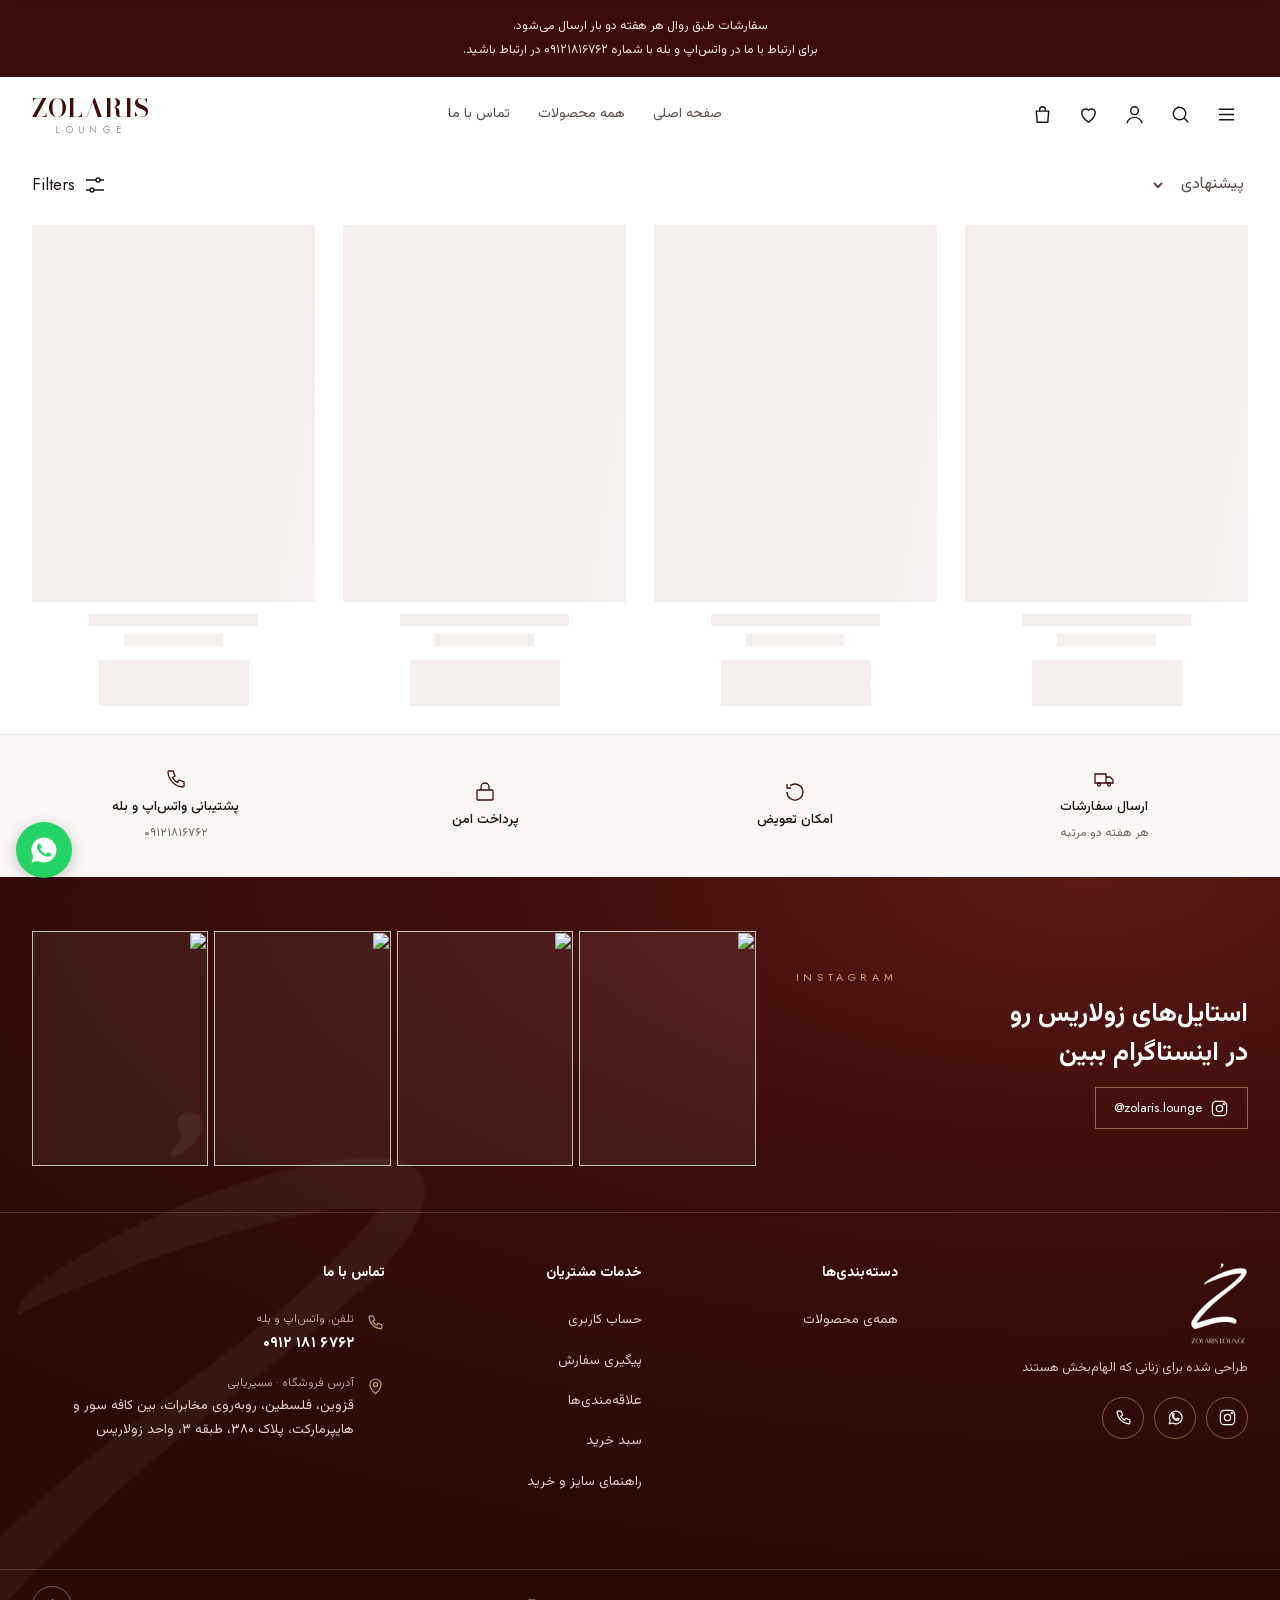
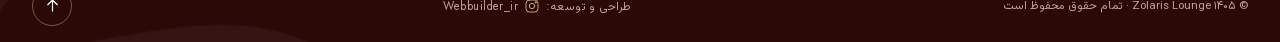
==== commit df4d3914: "SEO: real URLs for categories (?c=key) so Google can show sitelinks - Menu and footer category links" ====
--- a/index.html
+++ b/index.html
@@ -6,7 +6,9 @@
 <title>زولاریس | Zolaris Lounge — فروشگاه آنلاین پوشاک زنانه</title>
 <meta name="description" content="زولاریس (Zolaris Lounge)، فروشگاه آنلاین پوشاک زنانه در قزوین: بامبرجکت، بافت و پلیور، مانتو و کت. خرید آنلاین با پرداخت امن و ارسال به سراسر ایران.">
 <meta name="theme-color" content="#3D0D0B">
-<link rel="icon" href="assets/logo-z-maroon.png">
+<link rel="icon" href="/favicon.ico" sizes="48x48">
+<link rel="icon" type="image/png" sizes="96x96" href="/assets/icons/favicon-96.png">
+<link rel="icon" type="image/png" sizes="192x192" href="/assets/icons/favicon-192.png">
 <link rel="apple-touch-icon" href="assets/icons/apple-touch-icon.png">
 <link rel="manifest" href="site.webmanifest">
 <meta name="apple-mobile-web-app-title" content="Zolaris">
@@ -860,8 +862,7 @@
         <a href="tel:09121816762" aria-label="تماس"><svg viewBox="0 0 24 24"><path d="M5 4h4l2 5-2.5 1.5a11 11 0 0 0 5 5L15 13l5 2v4a1 1 0 0 1-1 1A16 16 0 0 1 4 5a1 1 0 0 1 1-1z"/></svg></a>
       </div>
     </div>
-    <details class="ft-col" open><summary>دسته‌بندی‌ها<svg class="ft-chev" viewBox="0 0 24 24"><path d="m6 9 6 6 6-6"/></svg></summary><ul>
-      <li><a href="#shop" data-cat="0">همه‌ی محصولات</a></li><li><a href="#shop" data-cat="1">بافت و پلیور</a></li><li><a href="#shop" data-cat="2">مانتو، کت و جلیقه</a></li><li><a href="#shop" data-cat="3">پالتو</a></li><li><a href="#shop" data-cat="10">بامبرجکت</a></li></ul></details>
+    <details class="ft-col" open><summary>دسته‌بندی‌ها<svg class="ft-chev" viewBox="0 0 24 24"><path d="m6 9 6 6 6-6"/></svg></summary><ul id="ftCats"><li><a href="./#shop" data-cat="0">همه‌ی محصولات</a></li></ul></details>
     <details class="ft-col"><summary>خدمات مشتریان<svg class="ft-chev" viewBox="0 0 24 24"><path d="m6 9 6 6 6-6"/></svg></summary><ul>
       <li><a href="#" data-open="acct">حساب کاربری</a></li><li><a href="#" data-open="acct">پیگیری سفارش</a></li><li><a href="#" id="ftFav">علاقه‌مندی‌ها</a></li><li><a href="#" data-open="cart">سبد خرید</a></li>
       <li><a href="https://wa.me/989121816762?text=%D8%B3%D9%84%D8%A7%D9%85" target="_blank" rel="noopener">راهنمای سایز و خرید</a></li></ul></details>
@@ -970,7 +971,7 @@
 
 <script src="assets/vendor/supabase.js"></script>
 <script src="assets/announce.js?v=20261111c"></script>
-<script src="assets/store.js?v=20261113c"></script>
+<script src="assets/store.js?v=20261114a"></script>
 <script>(()=>{const i=document.querySelector(".ft-trust img");if(!i)return;const hide=()=>{if(!i.naturalWidth)i.closest(".ft-trust").hidden=true};i.addEventListener("error",hide);if(i.complete)hide()})();</script>
 <script>if(matchMedia("(min-width:768px)").matches)document.querySelectorAll(".ft-col").forEach(d=>d.open=true);document.getElementById("ftFav").onclick=e=>{e.preventDefault();document.getElementById("favBtn").click()}</script>
 </body>
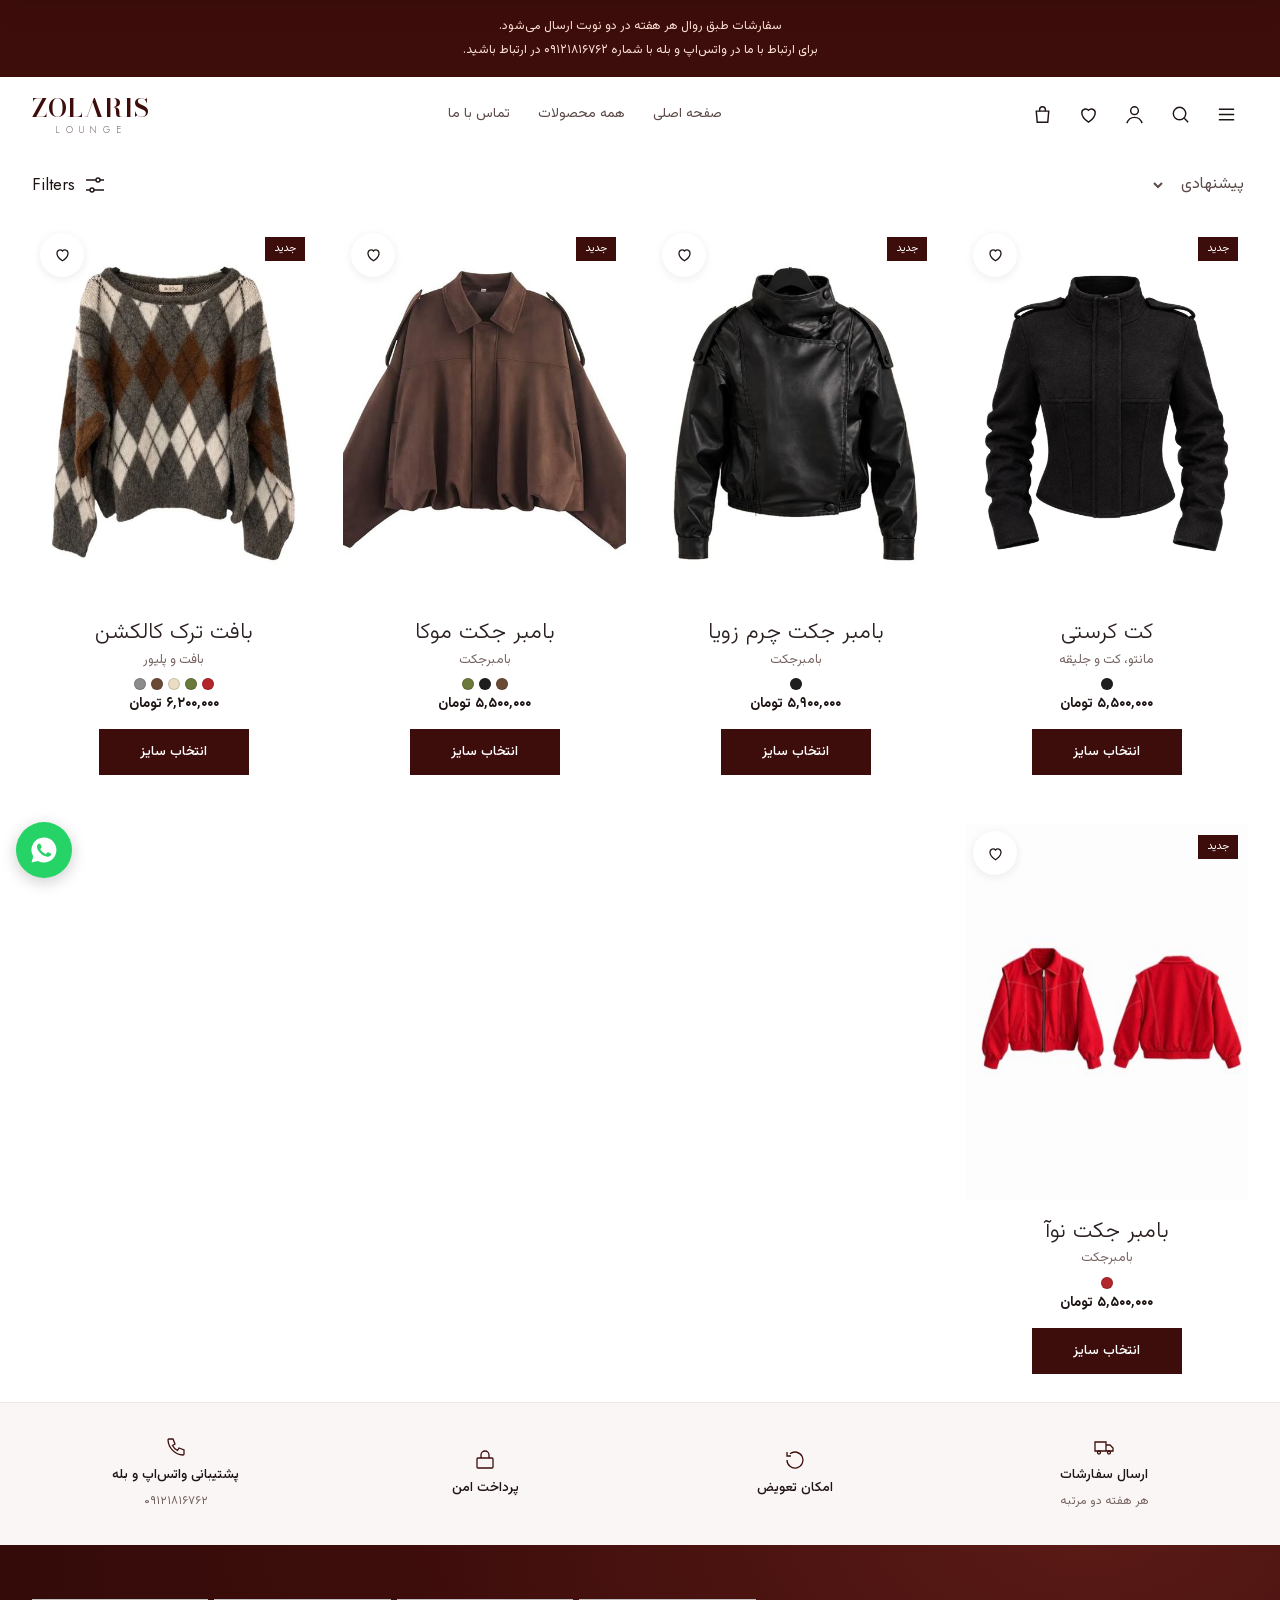
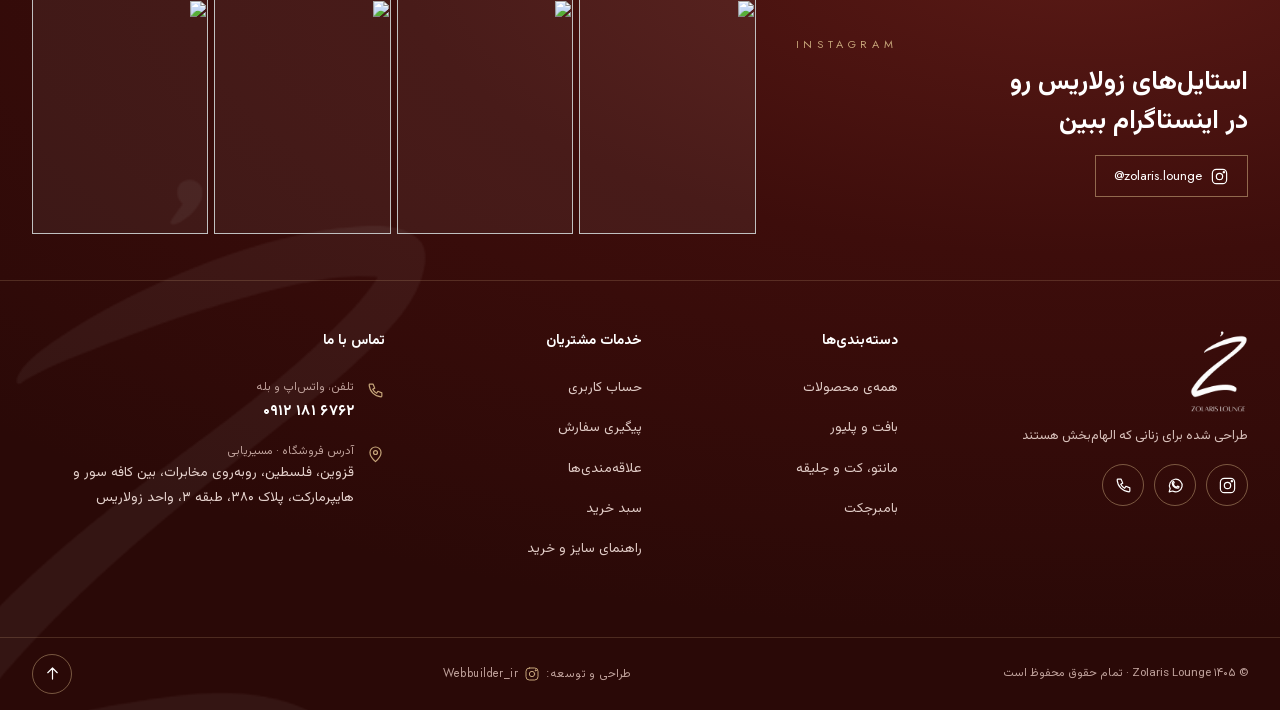
==== commit b2fac764: "Fast first load from Iran: shop snapshot served from the site itself - scripts/snapshot.py writes as" ====
--- a/index.html
+++ b/index.html
@@ -40,6 +40,8 @@
   } catch (e) { return null; }
 })();
 if (window.__zlEarly) window.__zlEarly.catch(() => { });
+// نسخه‌ی آماده‌ی فروشگاه از خود سایت (CDN ایران) — اول همین نمایش داده می‌شه؛ ?t= هر ۱۰ دقیقه عوض می‌شه تا CDN نسخه‌ی کهنه نده
+window.__zlSnap = fetch('assets/snap/data.json?t=' + Math.floor(Date.now() / 600000)).then(r => r.ok ? r.json() : null).catch(() => null);
 </script>
 <style>/* fonts inline (no extra request before first paint) */@font-face { font-family: 'Bodoni Moda'; font-style: normal; font-weight: 500; font-display: swap; src: url(assets/fonts/BodoniModa-latin-855ea6.woff2) format('woff2'); unicode-range: U+0000-00FF, U+0131, U+0152-0153, U+02BB-02BC, U+02C6, U+02DA, U+02DC, U+0304, U+0308, U+0329, U+2000-206F, U+20AC, U+2122, U+2191, U+2193, U+2212, U+2215, U+FEFF, U+FFFD; } @font-face { font-family: 'Bodoni Moda'; font-style: normal; font-weight: 600; font-display: swap; src: url(assets/fonts/BodoniModa-latin-855ea6.woff2) format('woff2'); unicode-range: U+0000-00FF, U+0131, U+0152-0153, U+02BB-02BC, U+02C6, U+02DA, U+02DC, U+0304, U+0308, U+0329, U+2000-206F, U+20AC, U+2122, U+2191, U+2193, U+2212, U+2215, U+FEFF, U+FFFD; } @font-face { font-family: 'Jost'; font-style: normal; font-weight: 300; font-display: swap; src: url(assets/fonts/Jost-latin-0428ef.woff2) format('woff2'); unicode-range: U+0000-00FF, U+0131, U+0152-0153, U+02BB-02BC, U+02C6, U+02DA, U+02DC, U+0304, U+0308, U+0329, U+2000-206F, U+20AC, U+2122, U+2191, U+2193, U+2212, U+2215, U+FEFF, U+FFFD; } @font-face { font-family: 'Jost'; font-style: normal; font-weight: 400; font-display: swap; src: url(assets/fonts/Jost-latin-0428ef.woff2) format('woff2'); unicode-range: U+0000-00FF, U+0131, U+0152-0153, U+02BB-02BC, U+02C6, U+02DA, U+02DC, U+0304, U+0308, U+0329, U+2000-206F, U+20AC, U+2122, U+2191, U+2193, U+2212, U+2215, U+FEFF, U+FFFD; } @font-face { font-family: 'Vazirmatn'; font-style: normal; font-weight: 300; font-display: swap; src: url(assets/fonts/Vazirmatn-arabic-1c749e.woff2) format('woff2'); unicode-range: U+0600-06FF, U+0750-077F, U+0870-0891, U+0897-08E1, U+08E3-08FF, U+200C-200E, U+2010-2011, U+204F, U+2E41, U+FB50-FDFF, U+FE70-FE74, U+FE76-FEFC, U+102E0-102FB, U+10E60-10E7E, U+10EC2-10EC7, U+10EC9-10EEE, U+10EF0-10EFF, U+1EE00-1EE03, U+1EE05-1EE1F, U+1EE21-1EE22, U+1EE24, U+1EE27, U+1EE29-1EE32, U+1EE34-1EE37, U+1EE39, U+1EE3B, U+1EE42, U+1EE47, U+1EE49, U+1EE4B, U+1EE4D-1EE4F, U+1EE51-1EE52, U+1EE54, U+1EE57, U+1EE59, U+1EE5B, U+1EE5D, U+1EE5F, U+1EE61-1EE62, U+1EE64, U+1EE67-1EE6A, U+1EE6C-1EE72, U+1EE74-1EE77, U+1EE79-1EE7C, U+1EE7E, U+1EE80-1EE89, U+1EE8B-1EE9B, U+1EEA1-1EEA3, U+1EEA5-1EEA9, U+1EEAB-1EEBB, U+1EEF0-1EEF1; } @font-face { font-family: 'Vazirmatn'; font-style: normal; font-weight: 300; font-display: swap; src: url(assets/fonts/Vazirmatn-latin-3d902d.woff2) format('woff2'); unicode-range: U+0000-00FF, U+0131, U+0152-0153, U+02BB-02BC, U+02C6, U+02DA, U+02DC, U+0304, U+0308, U+0329, U+2000-206F, U+20AC, U+2122, U+2191, U+2193, U+2212, U+2215, U+FEFF, U+FFFD; } @font-face { font-family: 'Vazirmatn'; font-style: normal; font-weight: 400; font-display: swap; src: url(assets/fonts/Vazirmatn-arabic-1c749e.woff2) format('woff2'); unicode-range: U+0600-06FF, U+0750-077F, U+0870-0891, U+0897-08E1, U+08E3-08FF, U+200C-200E, U+2010-2011, U+204F, U+2E41, U+FB50-FDFF, U+FE70-FE74, U+FE76-FEFC, U+102E0-102FB, U+10E60-10E7E, U+10EC2-10EC7, U+10EC9-10EEE, U+10EF0-10EFF, U+1EE00-1EE03, U+1EE05-1EE1F, U+1EE21-1EE22, U+1EE24, U+1EE27, U+1EE29-1EE32, U+1EE34-1EE37, U+1EE39, U+1EE3B, U+1EE42, U+1EE47, U+1EE49, U+1EE4B, U+1EE4D-1EE4F, U+1EE51-1EE52, U+1EE54, U+1EE57, U+1EE59, U+1EE5B, U+1EE5D, U+1EE5F, U+1EE61-1EE62, U+1EE64, U+1EE67-1EE6A, U+1EE6C-1EE72, U+1EE74-1EE77, U+1EE79-1EE7C, U+1EE7E, U+1EE80-1EE89, U+1EE8B-1EE9B, U+1EEA1-1EEA3, U+1EEA5-1EEA9, U+1EEAB-1EEBB, U+1EEF0-1EEF1; } @font-face { font-family: 'Vazirmatn'; font-style: normal; font-weight: 400; font-display: swap; src: url(assets/fonts/Vazirmatn-latin-3d902d.woff2) format('woff2'); unicode-range: U+0000-00FF, U+0131, U+0152-0153, U+02BB-02BC, U+02C6, U+02DA, U+02DC, U+0304, U+0308, U+0329, U+2000-206F, U+20AC, U+2122, U+2191, U+2193, U+2212, U+2215, U+FEFF, U+FFFD; } @font-face { font-family: 'Vazirmatn'; font-style: normal; font-weight: 500; font-display: swap; src: url(assets/fonts/Vazirmatn-arabic-1c749e.woff2) format('woff2'); unicode-range: U+0600-06FF, U+0750-077F, U+0870-0891, U+0897-08E1, U+08E3-08FF, U+200C-200E, U+2010-2011, U+204F, U+2E41, U+FB50-FDFF, U+FE70-FE74, U+FE76-FEFC, U+102E0-102FB, U+10E60-10E7E, U+10EC2-10EC7, U+10EC9-10EEE, U+10EF0-10EFF, U+1EE00-1EE03, U+1EE05-1EE1F, U+1EE21-1EE22, U+1EE24, U+1EE27, U+1EE29-1EE32, U+1EE34-1EE37, U+1EE39, U+1EE3B, U+1EE42, U+1EE47, U+1EE49, U+1EE4B, U+1EE4D-1EE4F, U+1EE51-1EE52, U+1EE54, U+1EE57, U+1EE59, U+1EE5B, U+1EE5D, U+1EE5F, U+1EE61-1EE62, U+1EE64, U+1EE67-1EE6A, U+1EE6C-1EE72, U+1EE74-1EE77, U+1EE79-1EE7C, U+1EE7E, U+1EE80-1EE89, U+1EE8B-1EE9B, U+1EEA1-1EEA3, U+1EEA5-1EEA9, U+1EEAB-1EEBB, U+1EEF0-1EEF1; } @font-face { font-family: 'Vazirmatn'; font-style: normal; font-weight: 500; font-display: swap; src: url(assets/fonts/Vazirmatn-latin-3d902d.woff2) format('woff2'); unicode-range: U+0000-00FF, U+0131, U+0152-0153, U+02BB-02BC, U+02C6, U+02DA, U+02DC, U+0304, U+0308, U+0329, U+2000-206F, U+20AC, U+2122, U+2191, U+2193, U+2212, U+2215, U+FEFF, U+FFFD; } @font-face { font-family: 'Vazirmatn'; font-style: normal; font-weight: 700; font-display: swap; src: url(assets/fonts/Vazirmatn-arabic-1c749e.woff2) format('woff2'); unicode-range: U+0600-06FF, U+0750-077F, U+0870-0891, U+0897-08E1, U+08E3-08FF, U+200C-200E, U+2010-2011, U+204F, U+2E41, U+FB50-FDFF, U+FE70-FE74, U+FE76-FEFC, U+102E0-102FB, U+10E60-10E7E, U+10EC2-10EC7, U+10EC9-10EEE, U+10EF0-10EFF, U+1EE00-1EE03, U+1EE05-1EE1F, U+1EE21-1EE22, U+1EE24, U+1EE27, U+1EE29-1EE32, U+1EE34-1EE37, U+1EE39, U+1EE3B, U+1EE42, U+1EE47, U+1EE49, U+1EE4B, U+1EE4D-1EE4F, U+1EE51-1EE52, U+1EE54, U+1EE57, U+1EE59, U+1EE5B, U+1EE5D, U+1EE5F, U+1EE61-1EE62, U+1EE64, U+1EE67-1EE6A, U+1EE6C-1EE72, U+1EE74-1EE77, U+1EE79-1EE7C, U+1EE7E, U+1EE80-1EE89, U+1EE8B-1EE9B, U+1EEA1-1EEA3, U+1EEA5-1EEA9, U+1EEAB-1EEBB, U+1EEF0-1EEF1; } @font-face { font-family: 'Vazirmatn'; font-style: normal; font-weight: 700; font-display: swap; src: url(assets/fonts/Vazirmatn-latin-3d902d.woff2) format('woff2'); unicode-range: U+0000-00FF, U+0131, U+0152-0153, U+02BB-02BC, U+02C6, U+02DA, U+02DC, U+0304, U+0308, U+0329, U+2000-206F, U+20AC, U+2122, U+2191, U+2193, U+2212, U+2215, U+FEFF, U+FFFD; }</style>
 <style>
@@ -971,7 +973,7 @@
 
 <script src="assets/vendor/supabase.js"></script>
 <script src="assets/announce.js?v=20261111c"></script>
-<script src="assets/store.js?v=20261114a"></script>
+<script src="assets/store.js?v=20261116a"></script>
 <script>(()=>{const i=document.querySelector(".ft-trust img");if(!i)return;const hide=()=>{if(!i.naturalWidth)i.closest(".ft-trust").hidden=true};i.addEventListener("error",hide);if(i.complete)hide()})();</script>
 <script>if(matchMedia("(min-width:768px)").matches)document.querySelectorAll(".ft-col").forEach(d=>d.open=true);document.getElementById("ftFav").onclick=e=>{e.preventDefault();document.getElementById("favBtn").click()}</script>
 </body>
